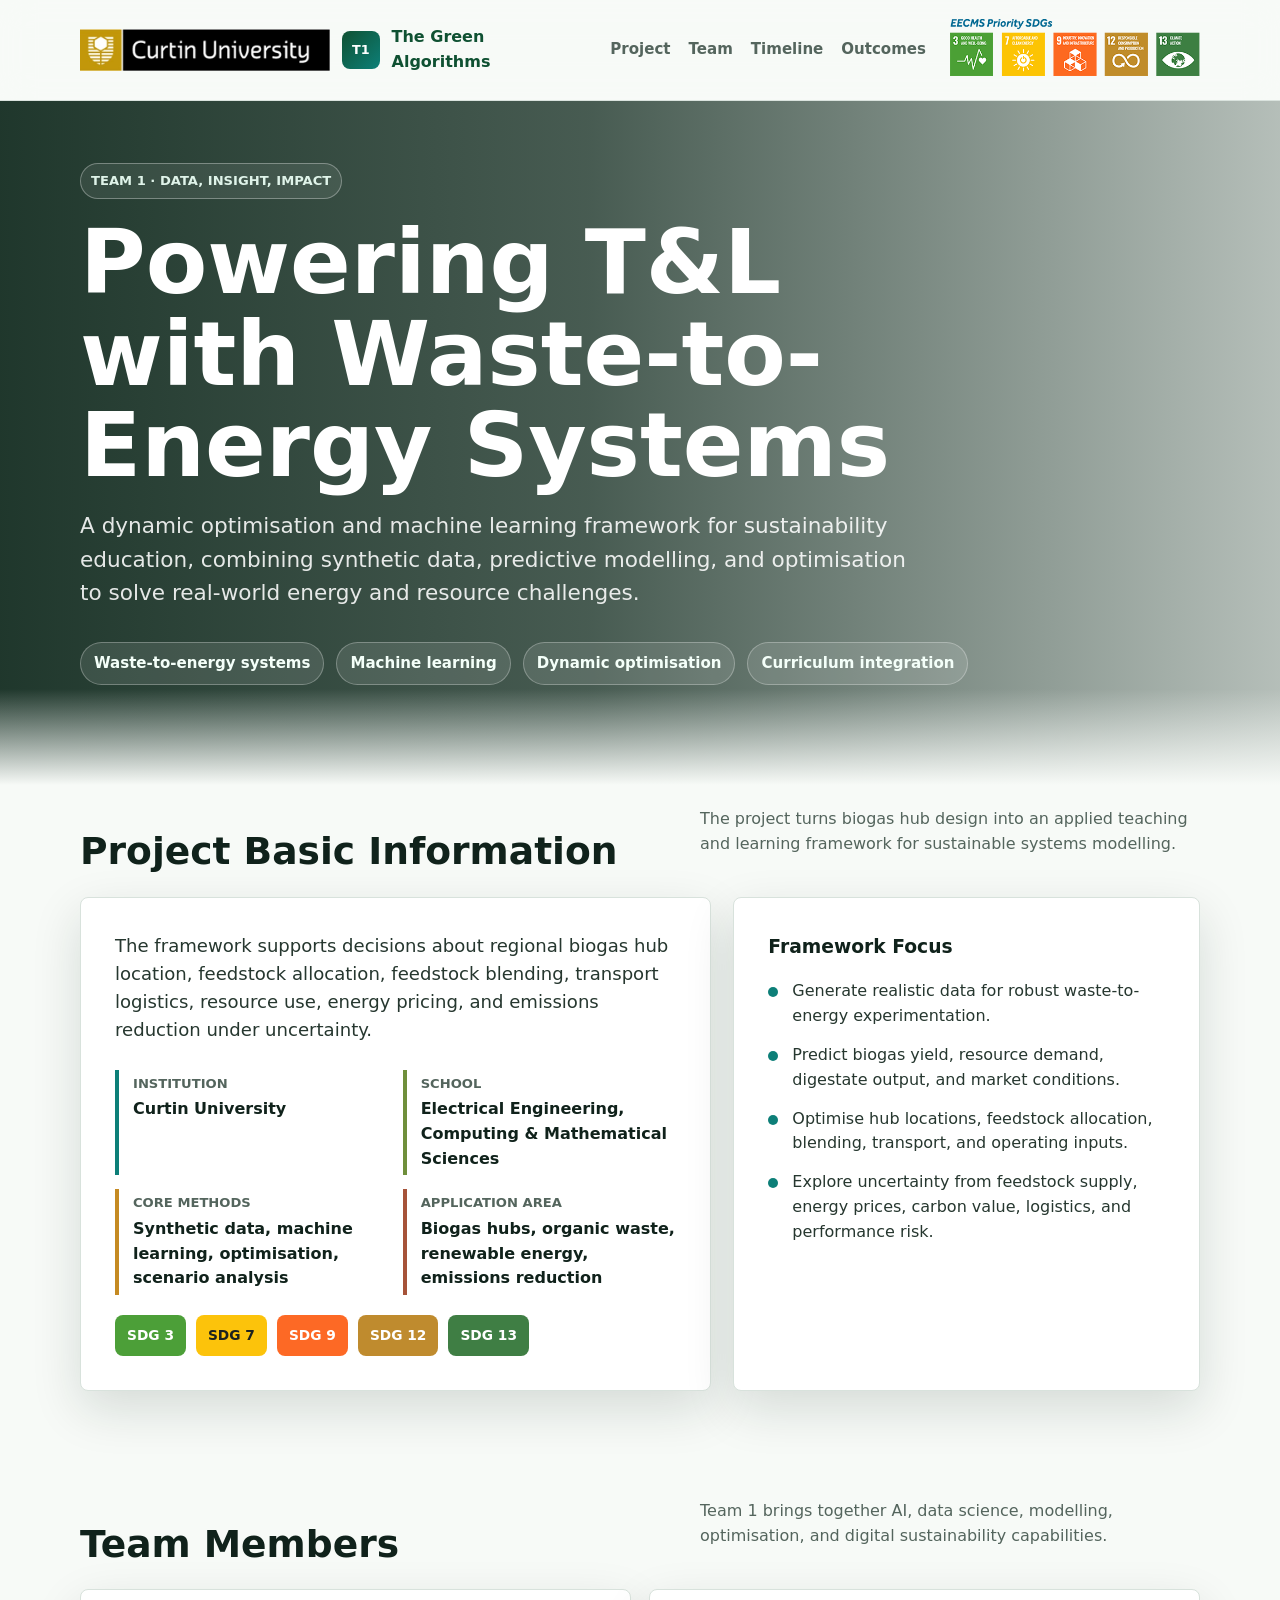
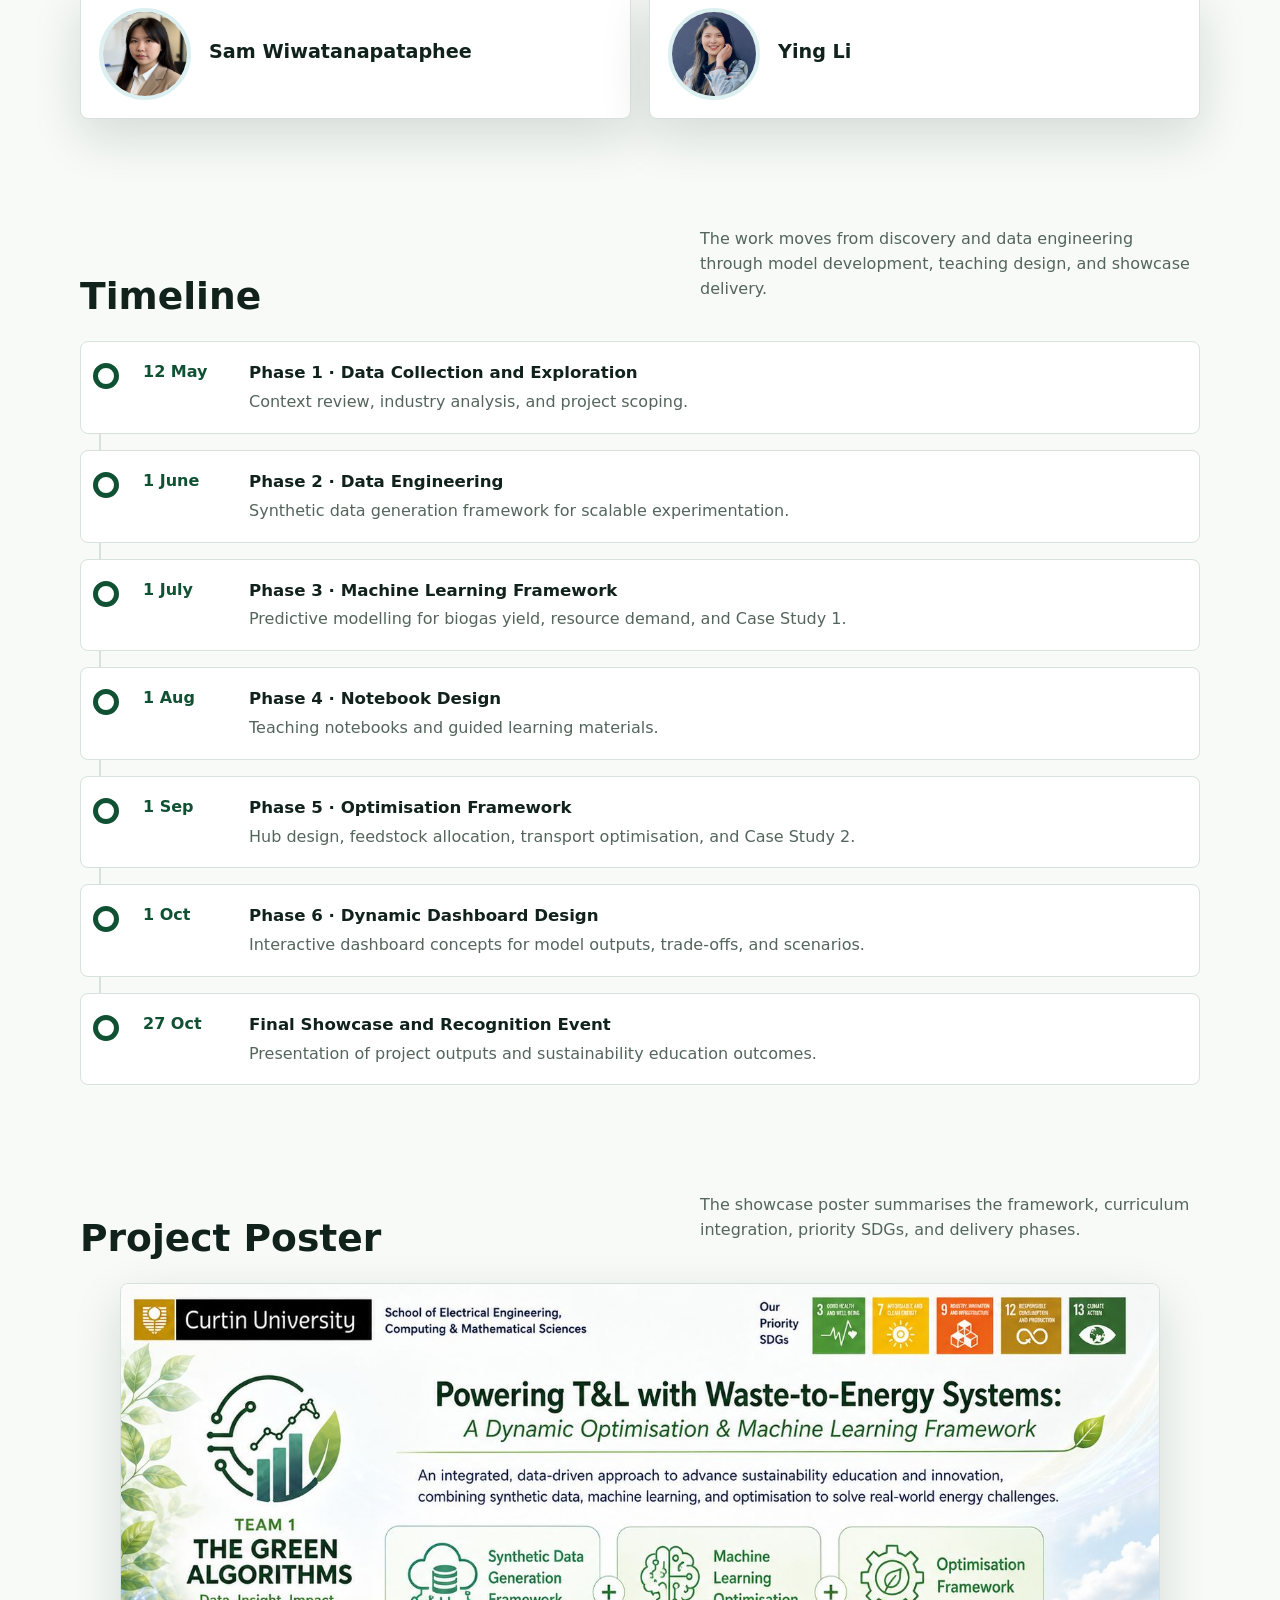
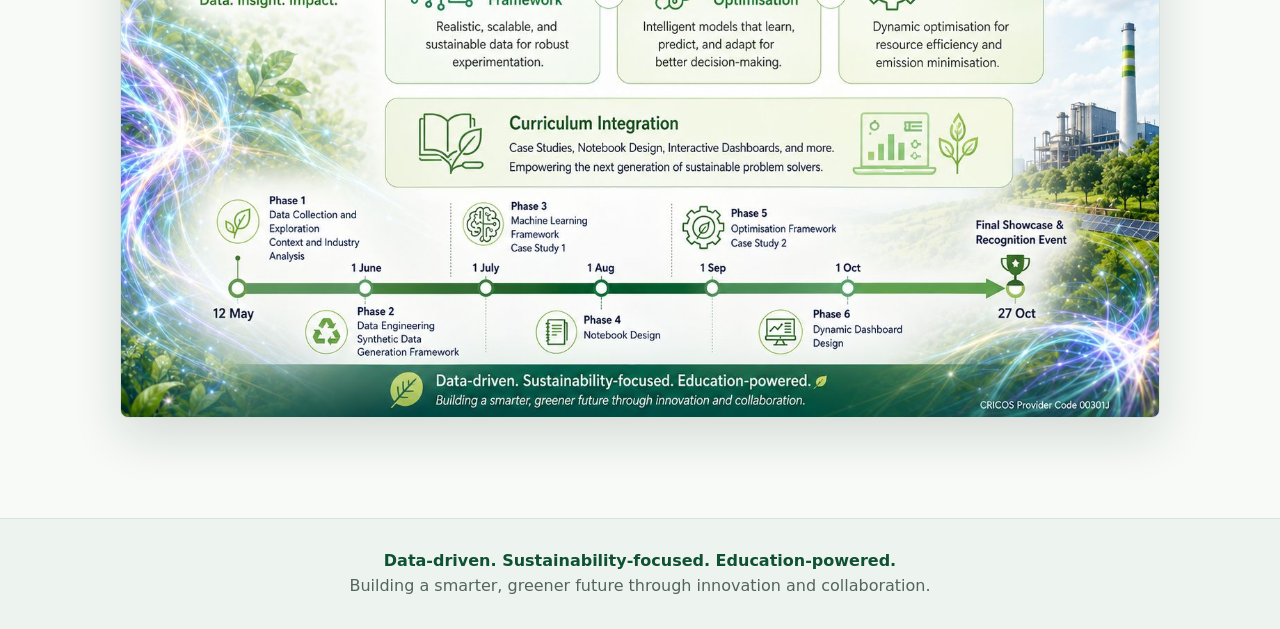
==== index.html @ a7ff107c "publish: first webpage" ====
<!DOCTYPE html>
<html lang="en">
<head>
  <meta charset="utf-8">
  <meta name="viewport" content="width=device-width, initial-scale=1">
  <title>Powering T&amp;L with Waste-to-Energy Systems</title>
  <meta name="description" content="A dynamic optimisation and machine learning framework for sustainable waste-to-energy teaching and learning.">
  <style>
    :root {
      --ink: #10221b;
      --muted: #54655d;
      --line: #d8e2dc;
      --paper: #f7faf7;
      --white: #ffffff;
      --forest: #0f5132;
      --moss: #6f8f3b;
      --teal: #0d7f78;
      --gold: #c58a22;
      --clay: #a65339;
      --sky: #dceff1;
      --shadow: 0 18px 50px rgba(16, 34, 27, 0.14);
      --radius: 8px;
    }

    * {
      box-sizing: border-box;
    }

    html {
      scroll-behavior: smooth;
    }

    body {
      margin: 0;
      color: var(--ink);
      background: var(--paper);
      font-family: Inter, ui-sans-serif, system-ui, -apple-system, BlinkMacSystemFont, "Segoe UI", sans-serif;
      line-height: 1.55;
    }

    img {
      display: block;
      max-width: 100%;
    }

    a {
      color: inherit;
      text-decoration: none;
    }

    .site-header {
      position: sticky;
      top: 0;
      z-index: 20;
      border-bottom: 1px solid rgba(216, 226, 220, 0.9);
      background: rgba(247, 250, 247, 0.88);
      backdrop-filter: blur(16px);
    }

    .nav {
      display: flex;
      align-items: center;
      justify-content: space-between;
      gap: 24px;
      width: min(1120px, calc(100% - 40px));
      margin: 0 auto;
      min-height: 68px;
    }

    .brand-logo {
      width: 250px;
      height: 100px;
      border-radius: 8px;
      object-fit: contain;
    }

    .nav-logo-right {
      width: 250px;
      height: 100px;
      object-fit: contain;
      flex: 0 0 auto;
    }

    .brand {
      display: flex;
      align-items: center;
      gap: 12px;
      min-width: 0;
      font-weight: 800;
      color: var(--forest);
    }

    .brand-mark {
      display: grid;
      place-items: center;
      width: 38px;
      height: 38px;
      border-radius: var(--radius);
      color: var(--white);
      background: linear-gradient(135deg, var(--forest), var(--teal));
      font-size: 0.8rem;
      font-weight: 900;
    }

    .brand span:last-child {
      overflow-wrap: anywhere;
    }

    .nav-links {
      display: flex;
      align-items: center;
      gap: 18px;
      color: var(--muted);
      font-size: 0.94rem;
      font-weight: 700;
    }

    .nav-links a {
      padding: 8px 0;
    }

    .nav-links a:hover {
      color: var(--forest);
    }

    .hero {
      position: relative;
      min-height: 76vh;
      isolation: isolate;
      color: var(--white);
      background-image:
        linear-gradient(90deg, rgba(10, 36, 24, 0.91) 0%, rgba(10, 36, 24, 0.74) 46%, rgba(10, 36, 24, 0.28) 100%),
        url("pdf_images/image2.png");
      background-position: center;
      background-size: cover;
    }

    .hero::after {
      content: "";
      position: absolute;
      inset: auto 0 0 0;
      height: 96px;
      background: linear-gradient(180deg, rgba(247, 250, 247, 0), var(--paper));
      z-index: -1;
    }

    .hero-inner {
      display: grid;
      align-items: center;
      width: min(1120px, calc(100% - 40px));
      min-height: 76vh;
      margin: 0 auto;
      padding: 58px 0 96px;
    }

    .eyebrow {
      width: fit-content;
      margin: 0 0 18px;
      padding: 7px 10px;
      border: 1px solid rgba(255, 255, 255, 0.32);
      border-radius: 999px;
      color: #dff3e9;
      background: rgba(255, 255, 255, 0.08);
      font-size: 0.82rem;
      font-weight: 800;
      text-transform: uppercase;
    }

    h1,
    h2,
    h3,
    p {
      margin-top: 0;
    }

    h1 {
      max-width: 900px;
      margin-bottom: 18px;
      font-size: clamp(2.45rem, 7vw, 5.65rem);
      line-height: 1.02;
      letter-spacing: 0;
    }

    .subtitle {
      max-width: 840px;
      margin-bottom: 32px;
      color: rgba(255, 255, 255, 0.88);
      font-size: clamp(1.05rem, 2vw, 1.35rem);
    }

    .hero-meta {
      display: flex;
      flex-wrap: wrap;
      gap: 12px;
      max-width: 900px;
    }

    .hero-meta span {
      border: 1px solid rgba(255, 255, 255, 0.28);
      border-radius: 999px;
      padding: 9px 13px;
      background: rgba(255, 255, 255, 0.11);
      color: #f4fff9;
      font-size: 0.94rem;
      font-weight: 700;
    }

    main {
      margin-top: -32px;
      position: relative;
      z-index: 5;
    }

    main section {
      width: min(1120px, calc(100% - 40px));
      margin: 0 auto;
      padding: 54px 0;
      scroll-margin-top: 94px;
    }

    .section-heading {
      display: flex;
      align-items: end;
      justify-content: space-between;
      gap: 24px;
      margin-bottom: 24px;
    }

    .section-heading h2 {
      margin-bottom: 0;
      font-size: clamp(1.65rem, 3vw, 2.35rem);
      line-height: 1.1;
      letter-spacing: 0;
    }

    .section-kicker {
      max-width: 500px;
      color: var(--muted);
      font-size: 1rem;
    }

    .overview-grid {
      display: grid;
      grid-template-columns: 1.15fr 0.85fr;
      gap: 22px;
      align-items: stretch;
    }

    .panel,
    .member-card,
    .outcome-card,
    .timeline-item {
      border: 1px solid var(--line);
      border-radius: var(--radius);
      background: var(--white);
      box-shadow: var(--shadow);
    }

    .panel {
      padding: clamp(22px, 4vw, 34px);
    }

    .lead {
      margin-bottom: 26px;
      font-size: 1.13rem;
      color: #26372f;
    }

    .fact-grid {
      display: grid;
      grid-template-columns: repeat(2, minmax(0, 1fr));
      gap: 14px;
    }

    .fact {
      border-left: 4px solid var(--teal);
      padding: 4px 0 4px 14px;
    }

    .fact:nth-child(2) {
      border-color: var(--moss);
    }

    .fact:nth-child(3) {
      border-color: var(--gold);
    }

    .fact:nth-child(4) {
      border-color: var(--clay);
    }

    .fact dt {
      margin-bottom: 3px;
      color: var(--muted);
      font-size: 0.82rem;
      font-weight: 800;
      text-transform: uppercase;
    }

    .fact dd {
      margin: 0;
      font-weight: 750;
    }

    .focus-list {
      display: grid;
      gap: 14px;
      margin: 0;
      padding: 0;
      list-style: none;
    }

    .focus-list li {
      display: grid;
      grid-template-columns: 12px 1fr;
      gap: 12px;
      align-items: start;
      color: #26372f;
    }

    .focus-list li::before {
      content: "";
      width: 10px;
      height: 10px;
      margin-top: 8px;
      border-radius: 50%;
      background: var(--teal);
    }

    .member-grid {
      display: grid;
      grid-template-columns: repeat(2, minmax(0, 1fr));
      gap: 18px;
    }

    .member-card {
      display: grid;
      grid-template-columns: 92px 1fr;
      gap: 18px;
      align-items: center;
      padding: 18px;
    }

    .member-card img {
      width: 92px;
      height: 92px;
      border-radius: 50%;
      object-fit: cover;
      border: 4px solid var(--sky);
    }

    .member-card h3 {
      margin-bottom: 4px;
      font-size: 1.2rem;
    }

    .member-card p {
      margin-bottom: 0;
      color: var(--muted);
      font-weight: 700;
    }

    .timeline {
      position: relative;
      display: grid;
      gap: 16px;
    }

    .timeline::before {
      content: "";
      position: absolute;
      top: 20px;
      bottom: 20px;
      left: 19px;
      width: 2px;
      background: var(--line);
    }

    .timeline-item {
      position: relative;
      display: grid;
      grid-template-columns: 88px 1fr;
      gap: 18px;
      padding: 18px 18px 18px 62px;
      box-shadow: none;
    }

    .timeline-item::before {
      content: "";
      position: absolute;
      top: 21px;
      left: 12px;
      width: 16px;
      height: 16px;
      border-radius: 50%;
      background: var(--white);
      border: 5px solid var(--forest);
    }

    .date {
      color: var(--forest);
      font-weight: 900;
      white-space: nowrap;
    }

    .timeline-item h3 {
      margin-bottom: 4px;
      font-size: 1.04rem;
    }

    .timeline-item p {
      margin-bottom: 0;
      color: var(--muted);
    }

    .outcomes-grid {
      display: grid;
      grid-template-columns: repeat(3, minmax(0, 1fr));
      gap: 18px;
    }

    .outcome-card {
      padding: 22px;
      box-shadow: none;
    }

    .outcome-card h3 {
      margin-bottom: 10px;
      color: var(--forest);
      font-size: 1.1rem;
    }

    .outcome-card p {
      margin-bottom: 0;
      color: var(--muted);
    }

    .sdg-strip {
      display: flex;
      flex-wrap: wrap;
      gap: 10px;
      margin-top: 20px;
    }

    .sdg-strip span {
      border-radius: var(--radius);
      padding: 10px 12px;
      color: var(--white);
      font-weight: 900;
      font-size: 0.86rem;
    }

    .sdg-strip span:nth-child(1) {
      background: #4c9f38;
    }

    .sdg-strip span:nth-child(2) {
      background: #fcc30b;
      color: #1c221f;
    }

    .sdg-strip span:nth-child(3) {
      background: #fd6925;
    }

    .sdg-strip span:nth-child(4) {
      background: #bf8b2e;
    }

    .sdg-strip span:nth-child(5) {
      background: #3f7e44;
    }

    .poster {
      overflow: hidden;
      border: 1px solid var(--line);
      border-radius: var(--radius);
      background: var(--white);
      box-shadow: var(--shadow);
    }

    .poster img {
      width: 100%;
      height: auto;
    }

    footer {
      margin-top: 30px;
      padding: 30px 20px;
      color: var(--muted);
      text-align: center;
      background: #edf4ef;
      border-top: 1px solid var(--line);
    }

    footer strong {
      color: var(--forest);
    }

    @media (max-width: 860px) {
      .nav {
        align-items: flex-start;
        flex-direction: column;
        justify-content: center;
        min-height: 92px;
        gap: 6px;
      }

      .nav-links {
        width: 100%;
        overflow-x: auto;
        padding-bottom: 4px;
      }

      .hero,
      .hero-inner {
        min-height: 72vh;
      }

      .section-heading {
        align-items: start;
        flex-direction: column;
      }

      .overview-grid,
      .outcomes-grid {
        grid-template-columns: 1fr;
      }
    }

    @media (max-width: 620px) {
      .nav,
      main section,
      .hero-inner {
        width: min(100% - 28px, 1120px);
      }

      .hero {
        background-position: 64% center;
      }

      .hero-inner {
        padding-top: 42px;
        padding-bottom: 78px;
      }

      .hero-meta span {
        width: 100%;
      }

      main {
        margin-top: -22px;
      }

      main section {
        padding: 40px 0;
      }

      .fact-grid,
      .member-grid {
        grid-template-columns: 1fr;
      }

      .member-card {
        grid-template-columns: 74px 1fr;
      }

      .member-card img {
        width: 74px;
        height: 74px;
      }

      .timeline::before {
        left: 14px;
      }

      .timeline-item {
        grid-template-columns: 1fr;
        gap: 4px;
        padding-left: 50px;
      }

      .timeline-item::before {
        left: 7px;
      }
    }
  </style>
</head>
<body>
  <header class="site-header">
    <nav class="nav" aria-label="Primary navigation">
      <a class="brand" href="#top" aria-label="The Green Algorithms home">
        <img class="brand-logo" src="pdf_images/curtin-logo.jpg" alt="curtin logo">
        <span class="brand-mark">T1</span>
        <span>The Green Algorithms</span>
      </a>
      <div class="nav-links" aria-label="Page sections">
        <a href="#overview">Project</a>
        <a href="#team">Team</a>
        <a href="#timeline">Timeline</a>
        <a href="#outcomes">Outcomes</a>
      </div>
      <img class="nav-logo-right" src="pdf_images/sdgs_priority.png" alt="sdgs">
    </nav>
  </header>

  <section class="hero" id="top" aria-label="Project introduction">
    <div class="hero-inner">
      <div>
        <p class="eyebrow">Team 1 · Data, Insight, Impact</p>
        <h1>Powering T&amp;L with Waste-to-Energy Systems</h1>
        <p class="subtitle">A dynamic optimisation and machine learning framework for sustainability education, combining synthetic data, predictive modelling, and optimisation to solve real-world energy and resource challenges.</p>
        <div class="hero-meta" aria-label="Project tags">
          <span>Waste-to-energy systems</span>
          <span>Machine learning</span>
          <span>Dynamic optimisation</span>
          <span>Curriculum integration</span>
        </div>
      </div>
    </div>
  </section>

  <main>
    <section id="overview" aria-labelledby="overview-title">
      <div class="section-heading">
        <h2 id="overview-title">Project Basic Information</h2>
        <p class="section-kicker">The project turns biogas hub design into an applied teaching and learning framework for sustainable systems modelling.</p>
      </div>

      <div class="overview-grid">
        <article class="panel">
          <p class="lead">The framework supports decisions about regional biogas hub location, feedstock allocation, feedstock blending, transport logistics, resource use, energy pricing, and emissions reduction under uncertainty.</p>
          <dl class="fact-grid">
            <div class="fact">
              <dt>Institution</dt>
              <dd>Curtin University</dd>
            </div>
            <div class="fact">
              <dt>School</dt>
              <dd>Electrical Engineering, Computing &amp; Mathematical Sciences</dd>
            </div>
            <div class="fact">
              <dt>Core Methods</dt>
              <dd>Synthetic data, machine learning, optimisation, scenario analysis</dd>
            </div>
            <div class="fact">
              <dt>Application Area</dt>
              <dd>Biogas hubs, organic waste, renewable energy, emissions reduction</dd>
            </div>
          </dl>
          <div class="sdg-strip" aria-label="Priority sustainable development goals">
            <span>SDG 3</span>
            <span>SDG 7</span>
            <span>SDG 9</span>
            <span>SDG 12</span>
            <span>SDG 13</span>
          </div>
        </article>

        <aside class="panel" aria-label="Framework focus">
          <h3>Framework Focus</h3>
          <ul class="focus-list">
            <li>Generate realistic data for robust waste-to-energy experimentation.</li>
            <li>Predict biogas yield, resource demand, digestate output, and market conditions.</li>
            <li>Optimise hub locations, feedstock allocation, blending, transport, and operating inputs.</li>
            <li>Explore uncertainty from feedstock supply, energy prices, carbon value, logistics, and performance risk.</li>
          </ul>
        </aside>
      </div>
    </section>

    <section id="team" aria-labelledby="team-title">
      <div class="section-heading">
        <h2 id="team-title">Team Members</h2>
        <p class="section-kicker">Team 1 brings together AI, data science, modelling, optimisation, and digital sustainability capabilities.</p>
      </div>

      <div class="member-grid">
        <article class="member-card">
          <img src="pdf_images/Image5.jpg" alt="Portrait of Sam Wi">
          <div>
            <h3>Sam Wiwatanapataphee</h3>
          </div>
        </article>
        <article class="member-card">
          <img src="pdf_images/Image6.jpg" alt="Portrait of Ying Li">
          <div>
            <h3>Ying Li</h3>
          </div>
        </article>
      </div>
    </section>

    <section id="timeline" aria-labelledby="timeline-title">
      <div class="section-heading">
        <h2 id="timeline-title">Timeline</h2>
        <p class="section-kicker">The work moves from discovery and data engineering through model development, teaching design, and showcase delivery.</p>
      </div>

      <div class="timeline">
        <article class="timeline-item">
          <div class="date">12 May</div>
          <div>
            <h3>Phase 1 · Data Collection and Exploration</h3>
            <p>Context review, industry analysis, and project scoping.</p>
          </div>
        </article>
        <article class="timeline-item">
          <div class="date">1 June</div>
          <div>
            <h3>Phase 2 · Data Engineering</h3>
            <p>Synthetic data generation framework for scalable experimentation.</p>
          </div>
        </article>
        <article class="timeline-item">
          <div class="date">1 July</div>
          <div>
            <h3>Phase 3 · Machine Learning Framework</h3>
            <p>Predictive modelling for biogas yield, resource demand, and Case Study 1.</p>
          </div>
        </article>
        <article class="timeline-item">
          <div class="date">1 Aug</div>
          <div>
            <h3>Phase 4 · Notebook Design</h3>
            <p>Teaching notebooks and guided learning materials.</p>
          </div>
        </article>
        <article class="timeline-item">
          <div class="date">1 Sep</div>
          <div>
            <h3>Phase 5 · Optimisation Framework</h3>
            <p>Hub design, feedstock allocation, transport optimisation, and Case Study 2.</p>
          </div>
        </article>
        <article class="timeline-item">
          <div class="date">1 Oct</div>
          <div>
            <h3>Phase 6 · Dynamic Dashboard Design</h3>
            <p>Interactive dashboard concepts for model outputs, trade-offs, and scenarios.</p>
          </div>
        </article>
        <article class="timeline-item">
          <div class="date">27 Oct</div>
          <div>
            <h3>Final Showcase and Recognition Event</h3>
            <p>Presentation of project outputs and sustainability education outcomes.</p>
          </div>
        </article>
      </div>
    </section>

    <!-- <section id="outcomes" aria-labelledby="outcomes-title">
      <div class="section-heading">
        <h2 id="outcomes-title">Outcomes</h2>
        <p class="section-kicker">The expected outputs support active learning, project-based assessment, and cross-disciplinary sustainability education.</p>
      </div>

      <div class="outcomes-grid">
        <article class="outcome-card">
          <h3>Biogas Optimisation Case Study</h3>
          <p>A practical case study where students analyse regional waste-to-energy systems and evaluate cost, emissions, logistics, and resource trade-offs.</p>
        </article>
        <article class="outcome-card">
          <h3>Computational Learning Tools</h3>
          <p>Simplified Excel, Python, notebook, and dashboard resources for techno-economic analysis, machine learning, and optimisation exercises.</p>
        </article>
        <article class="outcome-card">
          <h3>Project-Based Assessment</h3>
          <p>Assessment activities where students design a regional biogas hub, compare centralised and decentralised systems, and test decisions under uncertainty.</p>
        </article>
      </div>
    </section> -->

    <section aria-labelledby="poster-title">
      <div class="section-heading">
        <h2 id="poster-title">Project Poster</h2>
        <p class="section-kicker">The showcase poster summarises the framework, curriculum integration, priority SDGs, and delivery phases.</p>
      </div>
      <figure class="poster">
        <img src="pdf_images/Image7.jpg" alt="Project poster for Powering T&L with Waste-to-Energy Systems">
      </figure>
    </section>
  </main>

  <footer>
    <strong>Data-driven. Sustainability-focused. Education-powered.</strong>
    <div>Building a smarter, greener future through innovation and collaboration.</div>
  </footer>
</body>
</html>
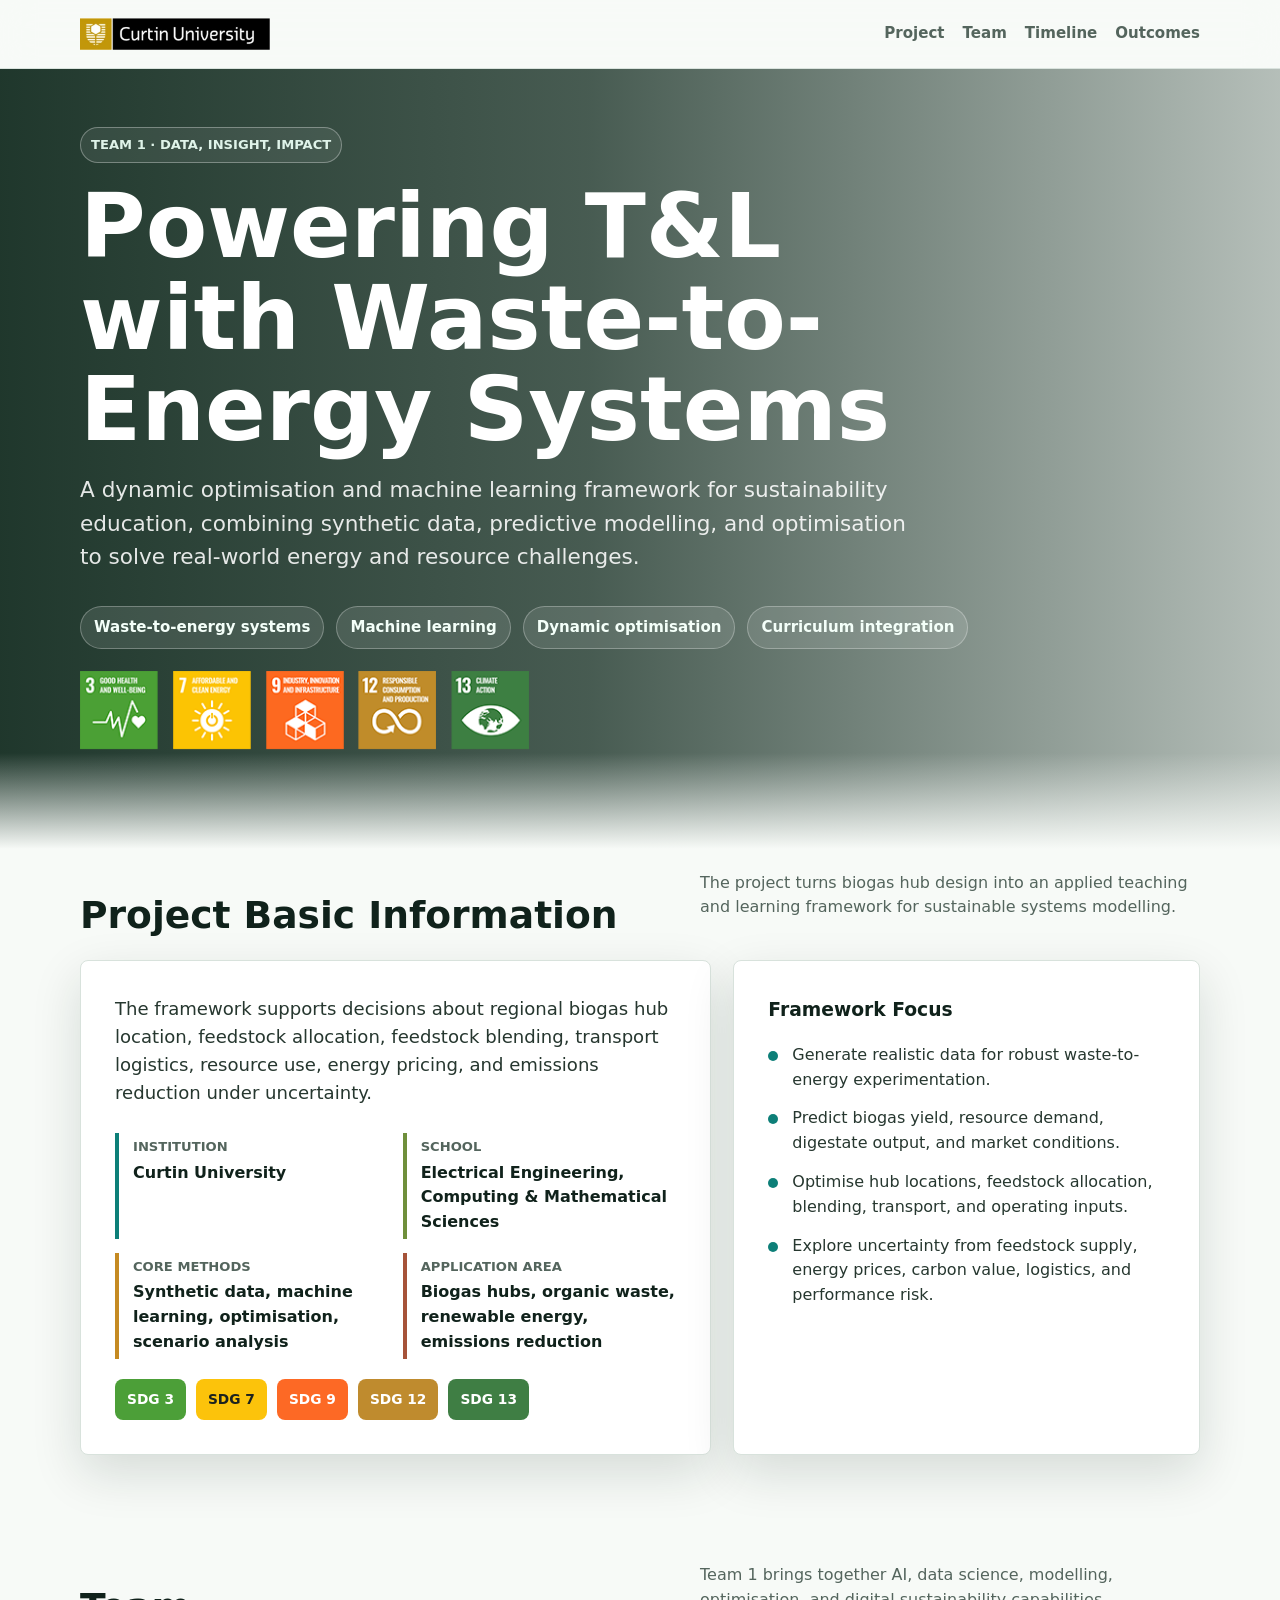
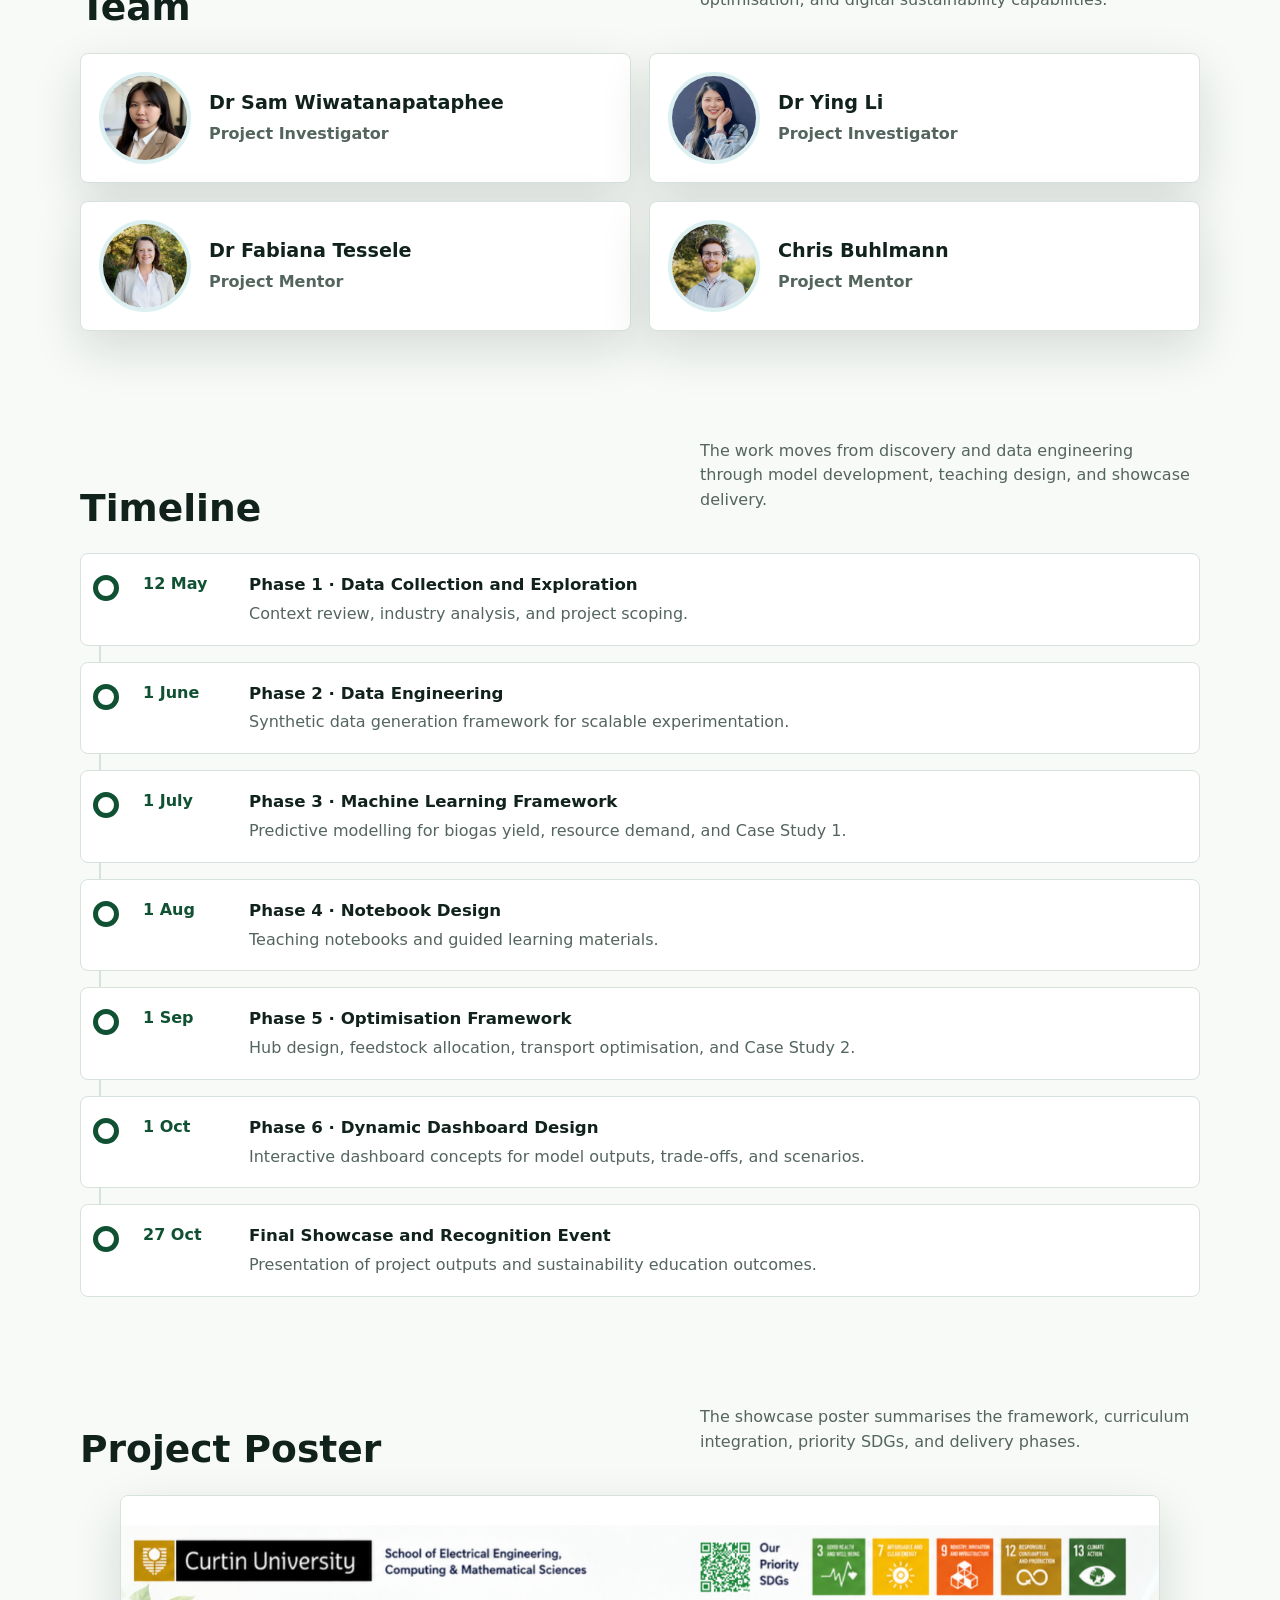
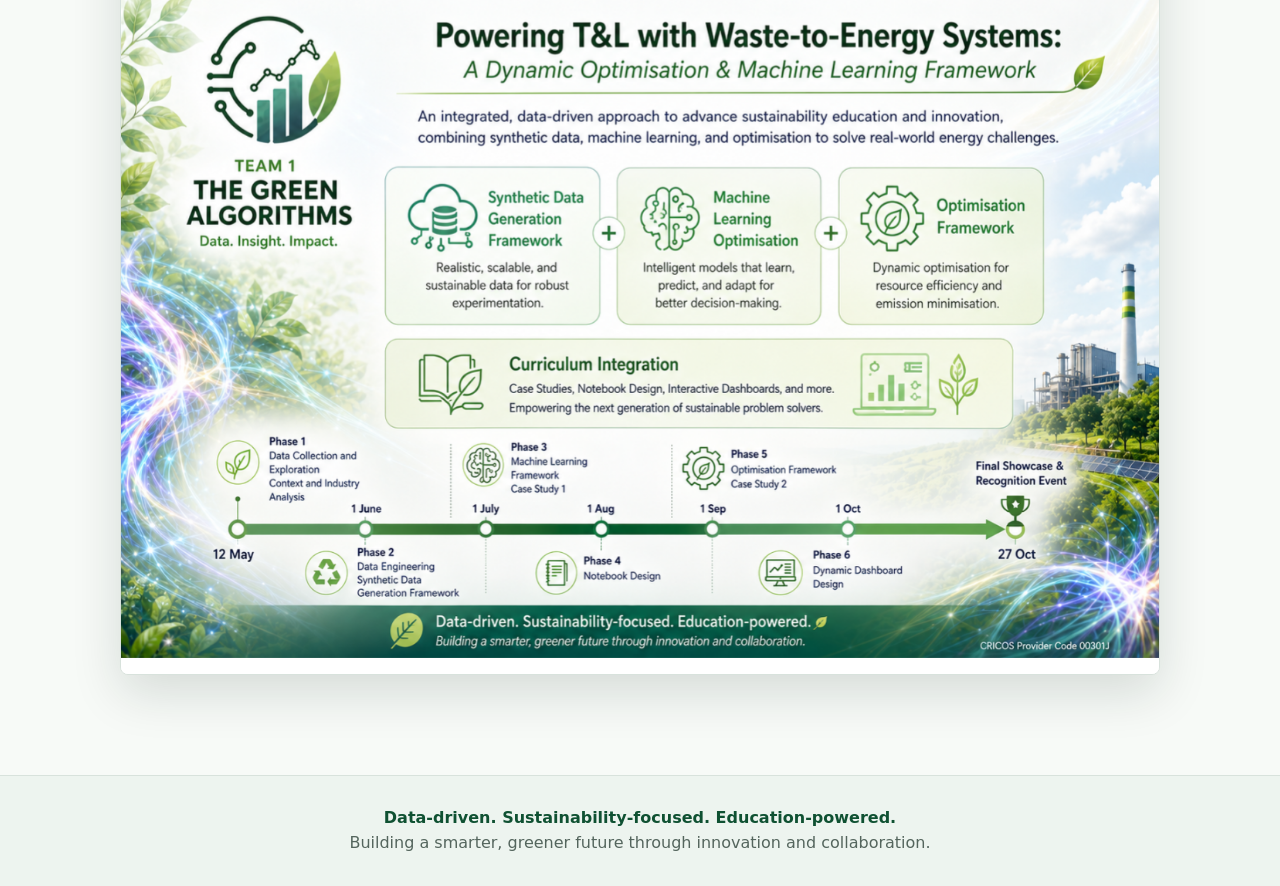
==== commit e049ccc7: "fix navbar, team members, posters, qr" ====
--- a/index.html
+++ b/index.html
@@ -68,17 +68,20 @@
     }
 
     .brand-logo {
-      width: 250px;
-      height: 100px;
-      border-radius: 8px;
+      width: clamp(110px, 16vw, 190px);
+      height: auto;
+      max-height: 56px;
       object-fit: contain;
+      flex: 0 1 auto;
     }
 
     .nav-logo-right {
-      width: 250px;
-      height: 100px;
+      width: clamp(380px, 50%, 450px);
+      height: auto;
+      margin-top: 20px;
+      max-height: 180px;
       object-fit: contain;
-      flex: 0 0 auto;
+      flex: 0 1 auto;
     }
 
     .brand {
@@ -591,8 +594,8 @@
     <nav class="nav" aria-label="Primary navigation">
       <a class="brand" href="#top" aria-label="The Green Algorithms home">
         <img class="brand-logo" src="pdf_images/curtin-logo.jpg" alt="curtin logo">
-        <span class="brand-mark">T1</span>
-        <span>The Green Algorithms</span>
+        <!-- <span class="brand-mark">T1</span> -->
+        <!-- <span>The Green Algorithms</span> -->
       </a>
       <div class="nav-links" aria-label="Page sections">
         <a href="#overview">Project</a>
@@ -600,7 +603,6 @@
         <a href="#timeline">Timeline</a>
         <a href="#outcomes">Outcomes</a>
       </div>
-      <img class="nav-logo-right" src="pdf_images/sdgs_priority.png" alt="sdgs">
     </nav>
   </header>
 
@@ -616,6 +618,7 @@
           <span>Dynamic optimisation</span>
           <span>Curriculum integration</span>
         </div>
+            <img class="nav-logo-right" src="pdf_images/sdgs_priority.png" alt="sdgs">
       </div>
     </div>
   </section>
@@ -671,7 +674,7 @@
 
     <section id="team" aria-labelledby="team-title">
       <div class="section-heading">
-        <h2 id="team-title">Team Members</h2>
+        <h2 id="team-title">Team</h2>
         <p class="section-kicker">Team 1 brings together AI, data science, modelling, optimisation, and digital sustainability capabilities.</p>
       </div>
 
@@ -679,13 +682,29 @@
         <article class="member-card">
           <img src="pdf_images/Image5.jpg" alt="Portrait of Sam Wi">
           <div>
-            <h3>Sam Wiwatanapataphee</h3>
+            <h3>Dr Sam Wiwatanapataphee</h3>
+            <p>Project Investigator</p>
           </div>
         </article>
         <article class="member-card">
           <img src="pdf_images/Image6.jpg" alt="Portrait of Ying Li">
           <div>
-            <h3>Ying Li</h3>
+            <h3>Dr Ying Li</h3>
+            <p>Project Investigator</p>
+          </div>
+        </article>
+        <article class="member-card">
+          <img src="pdf_images/fabiana-tessele-profile.png" alt="Portrait of Dr Fabiana Tessele">
+          <div>
+            <h3>Dr Fabiana Tessele</h3>
+            <p>Project Mentor</p>
+          </div>
+        </article>
+        <article class="member-card">
+          <img src="pdf_images/chris-buhlmann-profile.png" alt="Portrait of Chris Buhlmann">
+          <div>
+            <h3>Chris Buhlmann</h3>
+            <p>Project Mentor</p>
           </div>
         </article>
       </div>
@@ -778,7 +797,7 @@
         <p class="section-kicker">The showcase poster summarises the framework, curriculum integration, priority SDGs, and delivery phases.</p>
       </div>
       <figure class="poster">
-        <img src="pdf_images/Image7.jpg" alt="Project poster for Powering T&L with Waste-to-Energy Systems">
+        <img src="pdf_images/Image7.png" alt="Project poster for Powering T&L with Waste-to-Energy Systems">
       </figure>
     </section>
   </main>
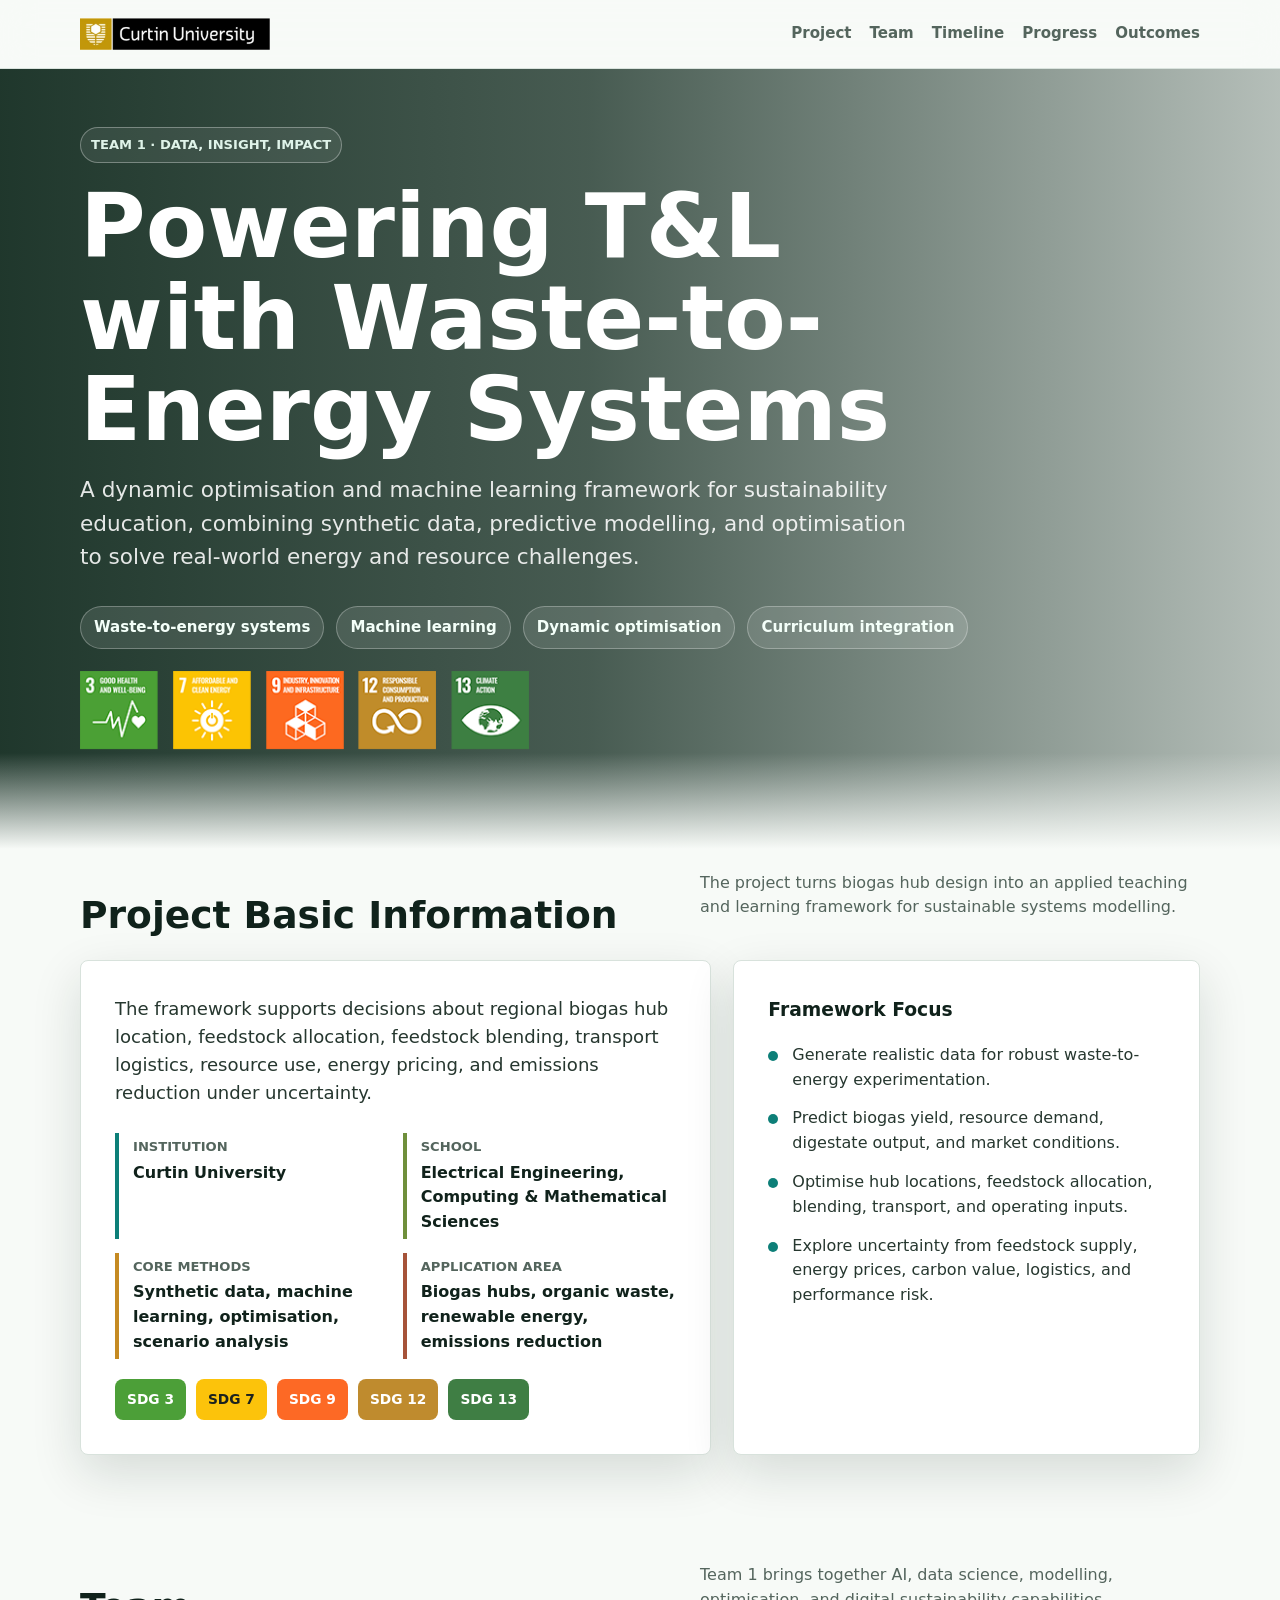
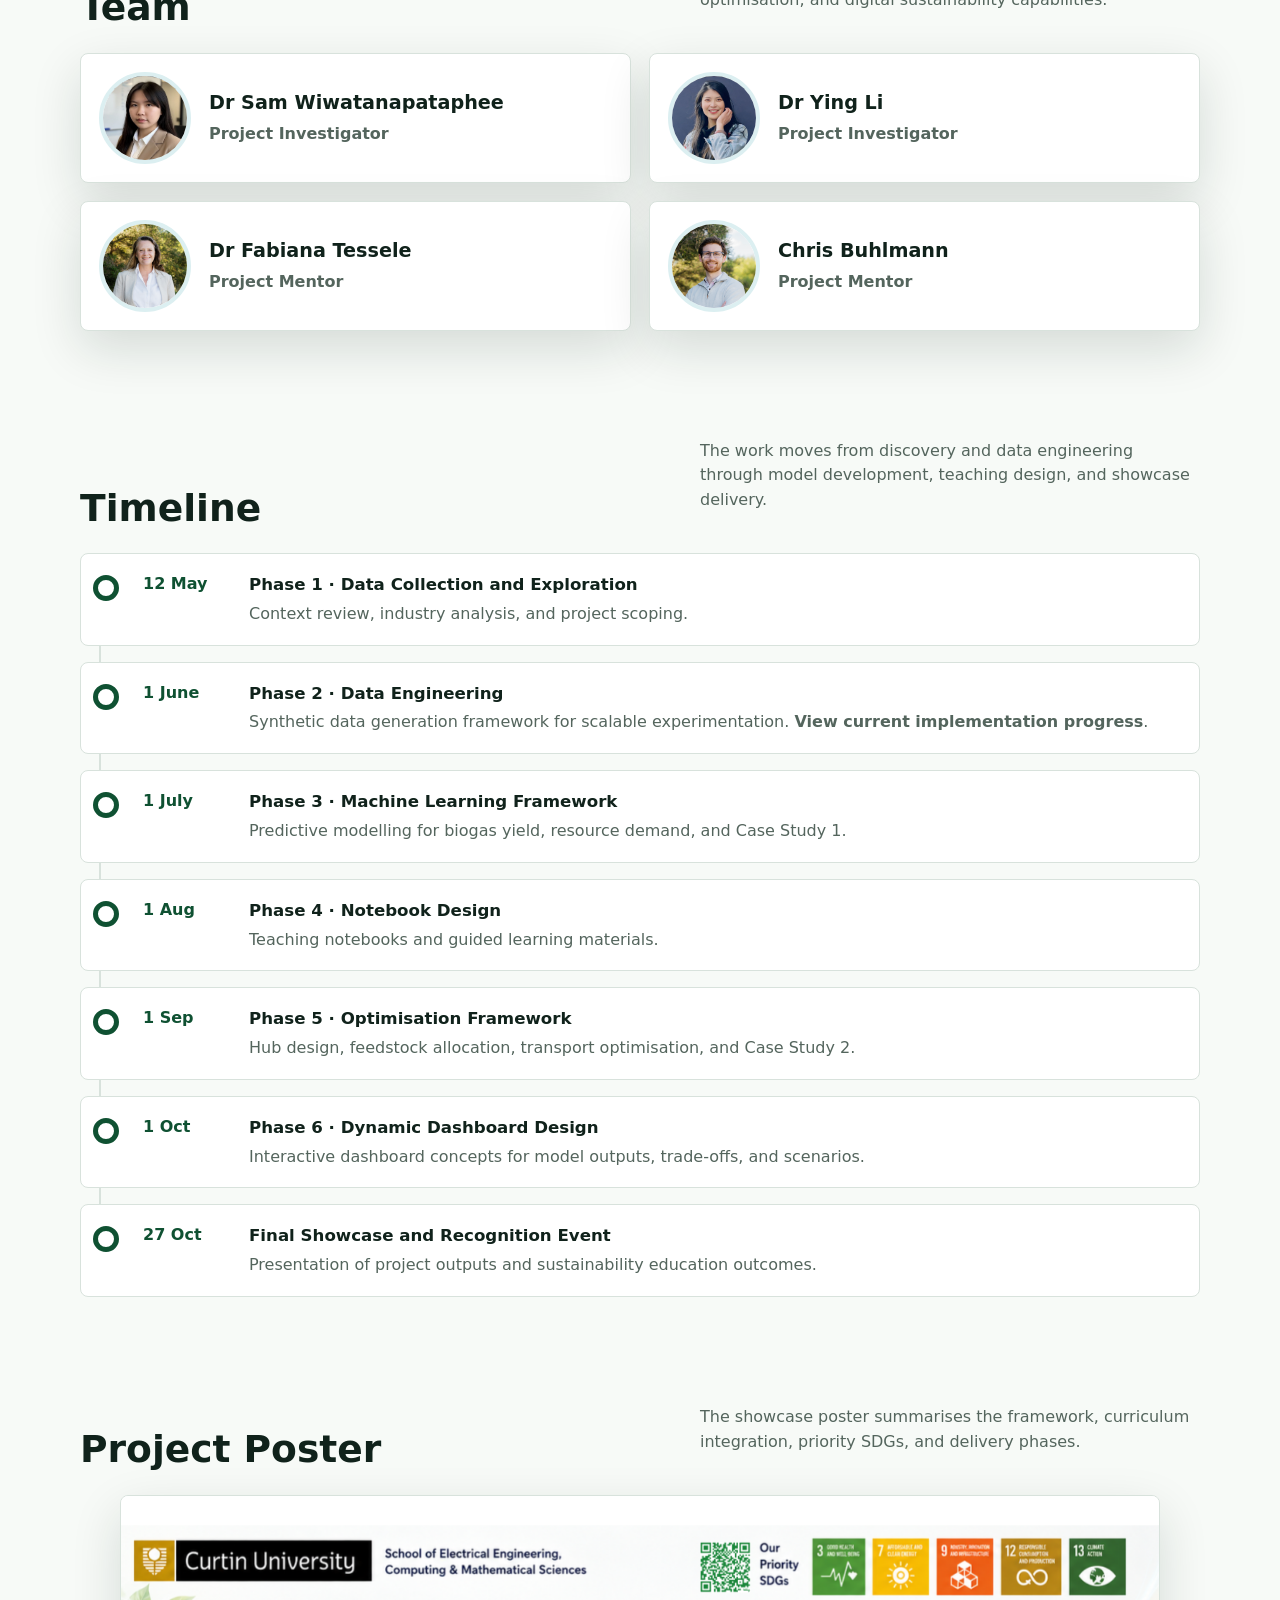
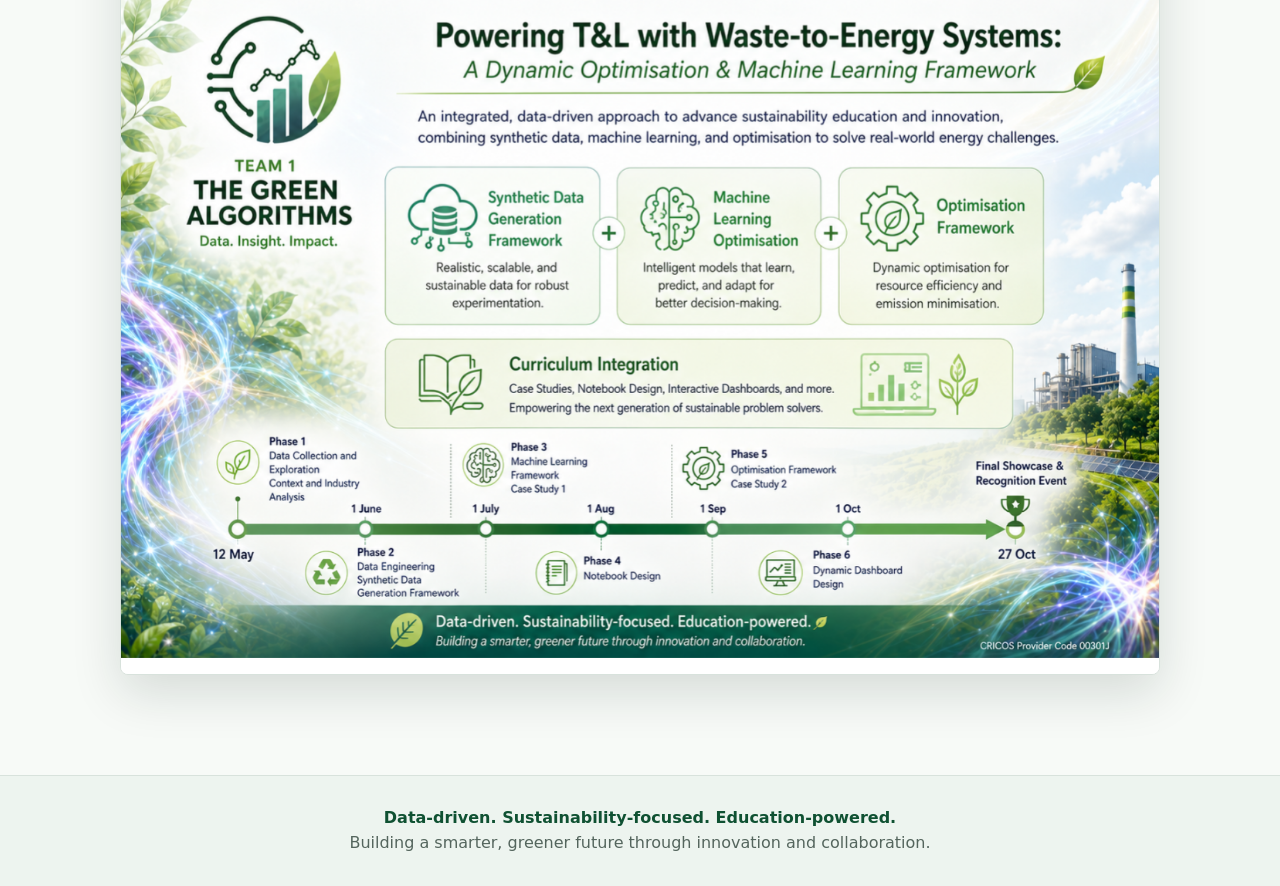
==== commit 3f495ac8: "feat: add progress page" ====
--- a/index.html
+++ b/index.html
@@ -601,6 +601,7 @@
         <a href="#overview">Project</a>
         <a href="#team">Team</a>
         <a href="#timeline">Timeline</a>
+        <a href="progress.html">Progress</a>
         <a href="#outcomes">Outcomes</a>
       </div>
     </nav>
@@ -728,7 +729,7 @@
           <div class="date">1 June</div>
           <div>
             <h3>Phase 2 · Data Engineering</h3>
-            <p>Synthetic data generation framework for scalable experimentation.</p>
+            <p>Synthetic data generation framework for scalable experimentation. <a href="progress.html"><strong>View current implementation progress</strong></a>.</p>
           </div>
         </article>
         <article class="timeline-item">
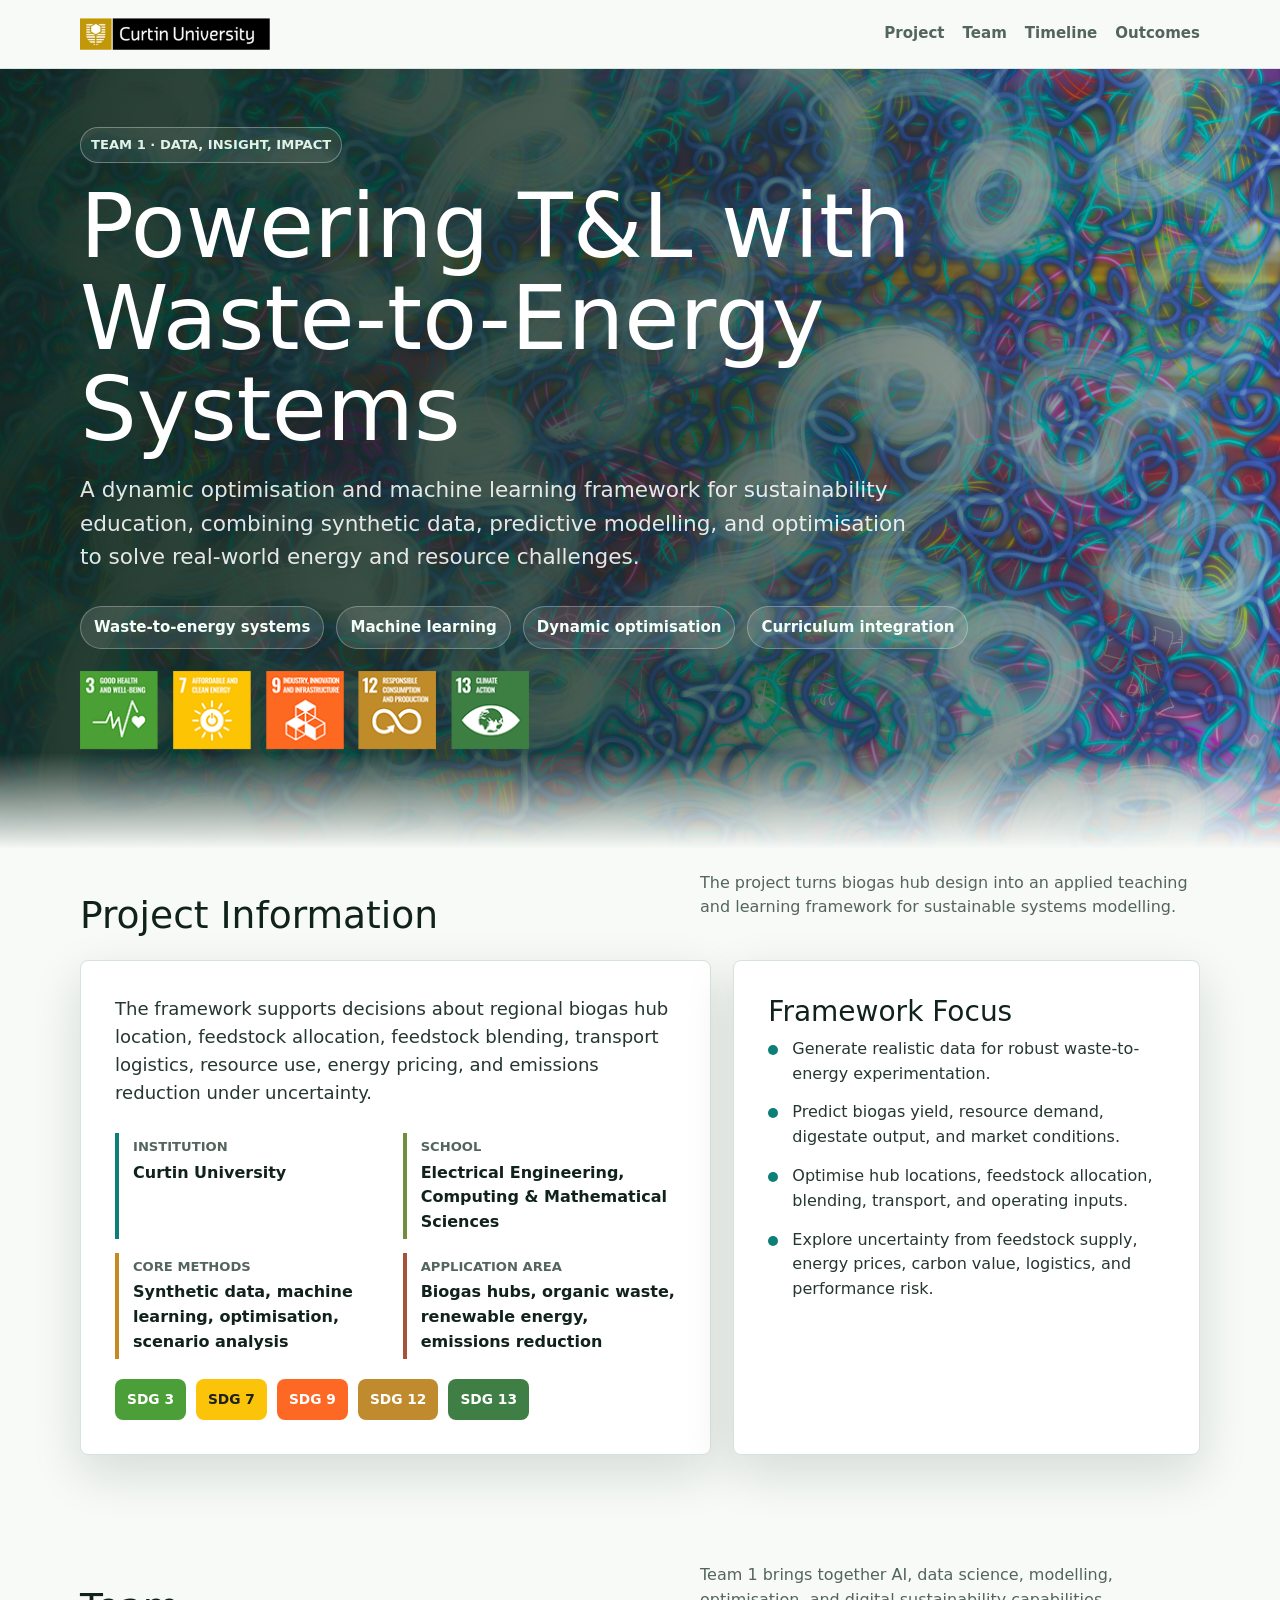
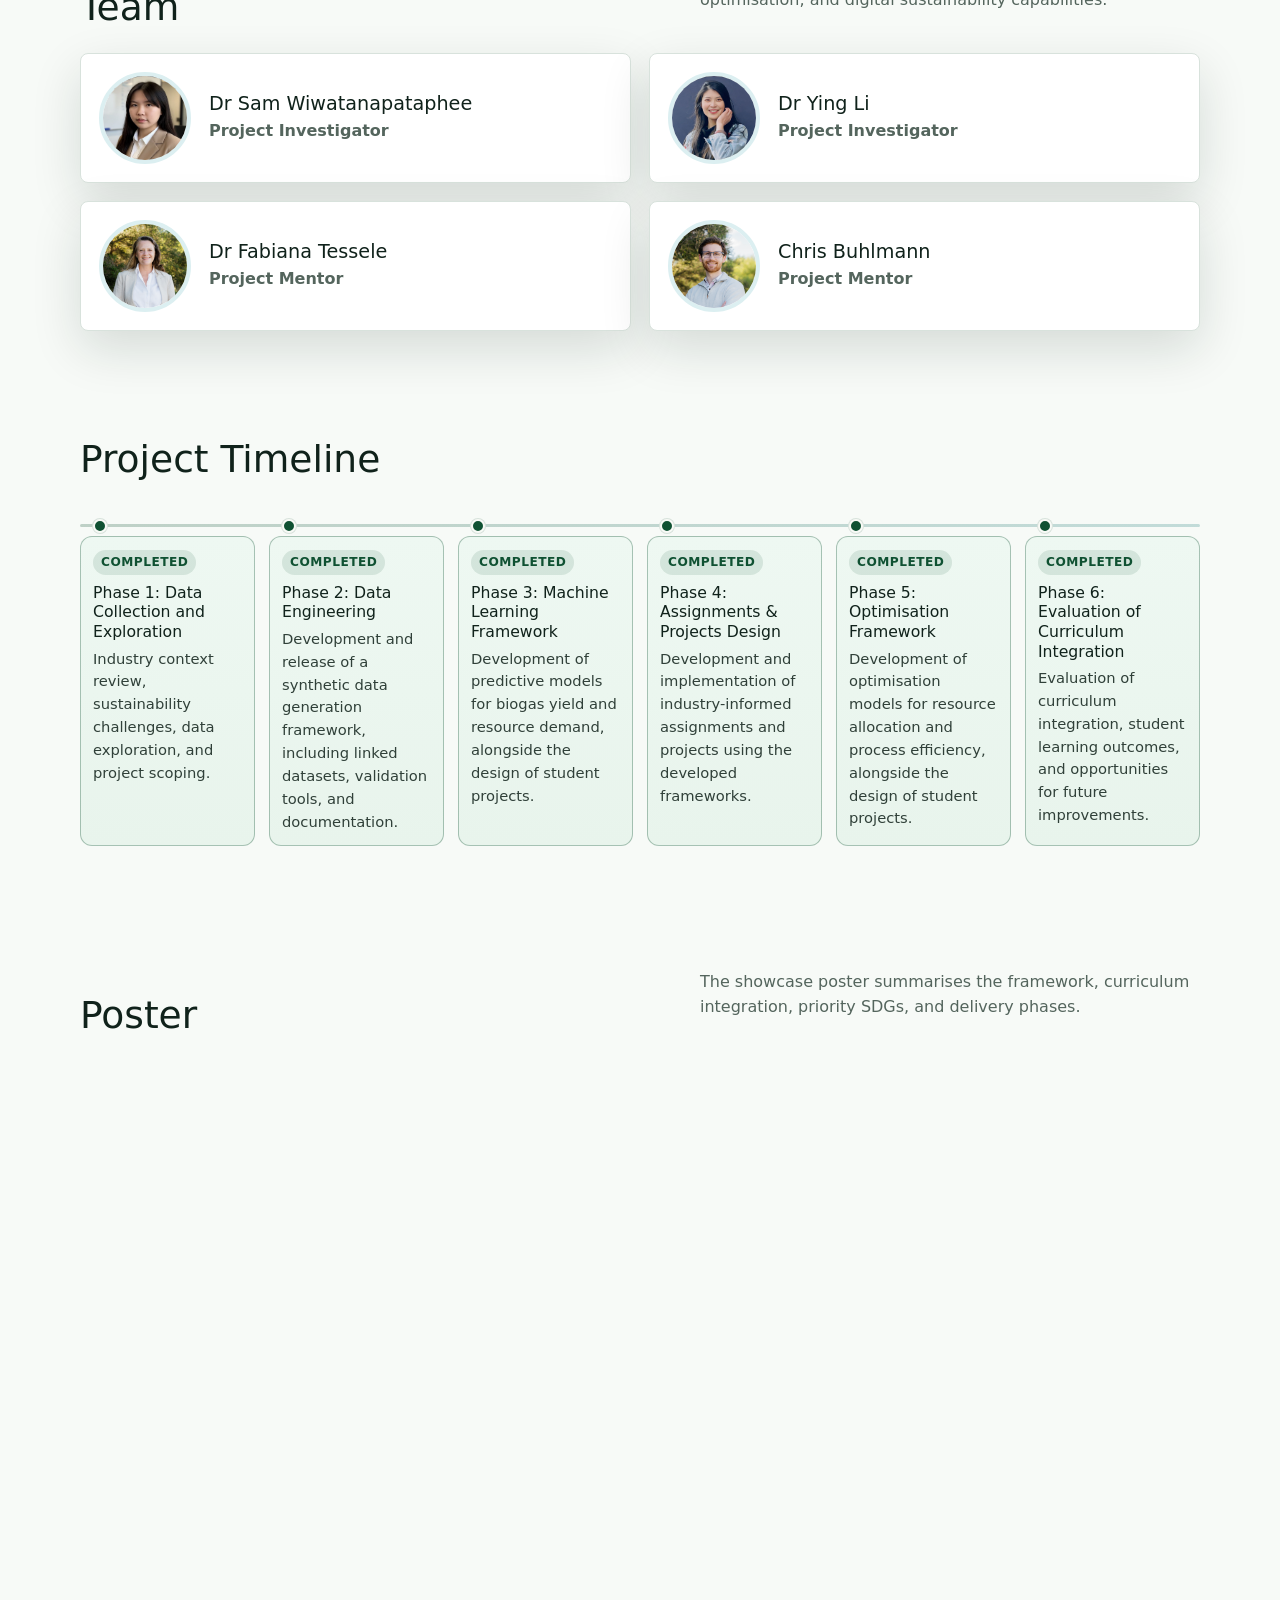
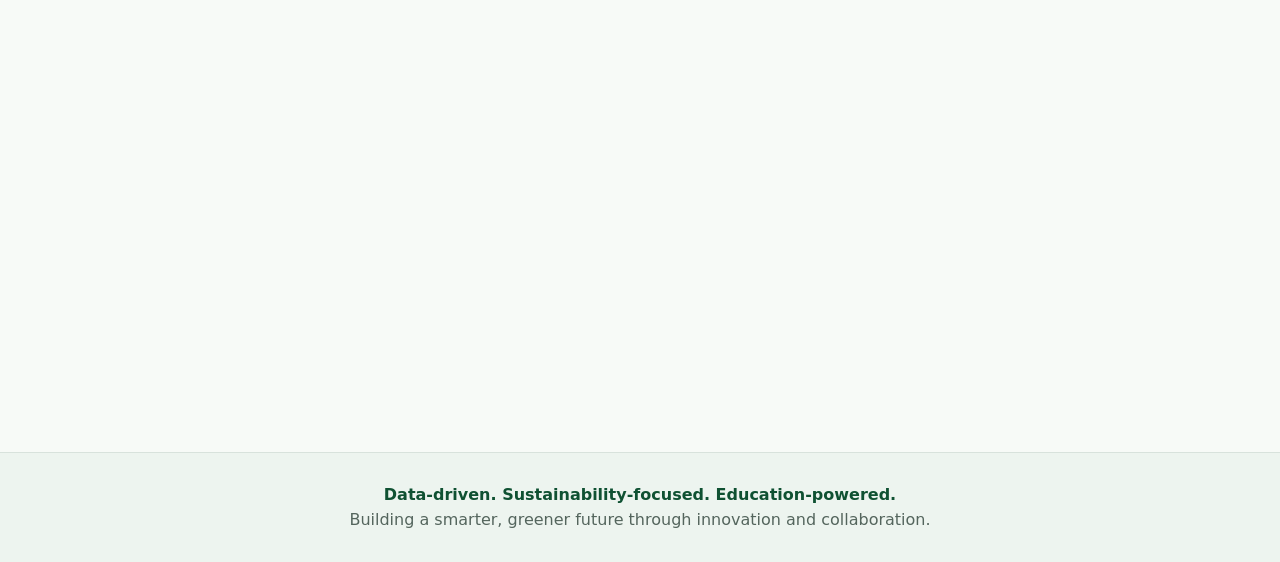
==== commit bfe7dcbe: "completed v1" ====
--- a/index.html
+++ b/index.html
@@ -5,6 +5,8 @@
   <meta name="viewport" content="width=device-width, initial-scale=1">
   <title>Powering T&amp;L with Waste-to-Energy Systems</title>
   <meta name="description" content="A dynamic optimisation and machine learning framework for sustainable waste-to-energy teaching and learning.">
+  <link href="https://cdn.jsdelivr.net/npm/bootstrap@5.3.8/dist/css/bootstrap.min.css" rel="stylesheet">
+  <script src="https://cdn.jsdelivr.net/npm/bootstrap@5.3.8/dist/js/bootstrap.bundle.min.js"></script>
   <style>
     :root {
       --ink: #10221b;
@@ -363,79 +365,10 @@
       font-weight: 700;
     }
 
-    .timeline {
-      position: relative;
-      display: grid;
-      gap: 16px;
-    }
-
-    .timeline::before {
-      content: "";
-      position: absolute;
-      top: 20px;
-      bottom: 20px;
-      left: 19px;
-      width: 2px;
-      background: var(--line);
-    }
-
-    .timeline-item {
-      position: relative;
-      display: grid;
-      grid-template-columns: 88px 1fr;
-      gap: 18px;
-      padding: 18px 18px 18px 62px;
-      box-shadow: none;
-    }
-
-    .timeline-item::before {
-      content: "";
-      position: absolute;
-      top: 21px;
-      left: 12px;
-      width: 16px;
-      height: 16px;
-      border-radius: 50%;
-      background: var(--white);
-      border: 5px solid var(--forest);
-    }
-
     .date {
       color: var(--forest);
       font-weight: 900;
       white-space: nowrap;
-    }
-
-    .timeline-item h3 {
-      margin-bottom: 4px;
-      font-size: 1.04rem;
-    }
-
-    .timeline-item p {
-      margin-bottom: 0;
-      color: var(--muted);
-    }
-
-    .outcomes-grid {
-      display: grid;
-      grid-template-columns: repeat(3, minmax(0, 1fr));
-      gap: 18px;
-    }
-
-    .outcome-card {
-      padding: 22px;
-      box-shadow: none;
-    }
-
-    .outcome-card h3 {
-      margin-bottom: 10px;
-      color: var(--forest);
-      font-size: 1.1rem;
-    }
-
-    .outcome-card p {
-      margin-bottom: 0;
-      color: var(--muted);
     }
 
     .sdg-strip {
@@ -500,6 +433,115 @@
       color: var(--forest);
     }
 
+    #timeline .timeline-wrap {
+      position: relative;
+      overflow-x: auto;
+      padding: 10px 0 16px;
+    }
+
+    #timeline .timeline {
+      position: relative;
+      min-width: 980px;
+      display: grid;
+      grid-template-columns: repeat(6, minmax(0, 1fr));
+      gap: 14px;
+      padding-top: 22px;
+    }
+
+    #timeline .timeline::before {
+      content: "";
+      position: absolute;
+      left: 0;
+      right: 0;
+      top: 10px;
+      height: 3px;
+      background: linear-gradient(90deg, rgba(29, 90, 59, 0.26), rgba(25, 122, 120, 0.24));
+      border-radius: 999px;
+    }
+
+    #timeline .phase {
+      position: relative;
+      border: 1px solid var(--line);
+      border-radius: 12px;
+      padding: 12px;
+      background: #fbfdf9;
+      min-height: 170px;
+    }
+
+    #timeline .phase::before {
+      content: "";
+      position: absolute;
+      top: -18px;
+      left: 12px;
+      width: 14px;
+      height: 14px;
+      border-radius: 50%;
+      background: #b8c8bf;
+      border: 2px solid #f8faf6;
+      box-shadow: 0 0 0 1px var(--line);
+    }
+
+    #timeline .phase.done {
+      border-color: rgba(29, 90, 59, 0.34);
+      background: linear-gradient(180deg, #eef8f2, #e8f4ec);
+    }
+
+    #timeline .phase.done::before {
+      background: var(--forest);
+    }
+
+    #timeline .phase.current {
+      border-color: rgba(215, 182, 105, 0.68);
+      background: linear-gradient(180deg, #fff8ea, #fff2d9);
+    }
+
+    #timeline .phase.current::before {
+      background: var(--gold);
+    }
+
+    #timeline .pill {
+      display: inline-block;
+      margin-bottom: 8px;
+      border-radius: 999px;
+      padding: 3px 8px;
+      font-size: 0.76rem;
+      font-weight: 800;
+      text-transform: uppercase;
+      letter-spacing: 0.04em;
+    }
+
+    #timeline .pill.done {
+      background: rgba(29, 90, 59, 0.12);
+      color: var(--forest);
+    }
+
+    #timeline .pill.next {
+      background: rgba(215, 182, 105, 0.22);
+      color: #7b5d1d;
+    }
+
+    #timeline .phase h3 {
+      margin-bottom: 6px;
+      font-size: 0.98rem;
+      line-height: 1.25;
+    }
+
+    #timeline .phase p {
+      margin-bottom: 0;
+      color: #304039;
+      font-size: 0.92rem;
+    }
+
+    #timeline .accordion-body {
+      overflow-x: auto;
+    }
+
+    #timeline .accordion {
+      --bs-accordion-active-color: #000000;
+      --bs-accordion-active-bg: rgba(29, 90, 59, 0.12);
+      --bs-accordion-btn-focus-box-shadow: none;
+    }
+
     @media (max-width: 860px) {
       .nav {
         align-items: flex-start;
@@ -573,19 +615,6 @@
         height: 74px;
       }
 
-      .timeline::before {
-        left: 14px;
-      }
-
-      .timeline-item {
-        grid-template-columns: 1fr;
-        gap: 4px;
-        padding-left: 50px;
-      }
-
-      .timeline-item::before {
-        left: 7px;
-      }
     }
   </style>
 </head>
@@ -601,8 +630,8 @@
         <a href="#overview">Project</a>
         <a href="#team">Team</a>
         <a href="#timeline">Timeline</a>
-        <a href="progress.html">Progress</a>
-        <a href="#outcomes">Outcomes</a>
+        <a href="progress.html">Outcomes</a>
+        <!-- <a href="#outcomes">Outcomes</a> -->
       </div>
     </nav>
   </header>
@@ -627,7 +656,7 @@
   <main>
     <section id="overview" aria-labelledby="overview-title">
       <div class="section-heading">
-        <h2 id="overview-title">Project Basic Information</h2>
+        <h2 id="overview-title">Project Information</h2>
         <p class="section-kicker">The project turns biogas hub design into an applied teaching and learning framework for sustainable systems modelling.</p>
       </div>
 
@@ -711,95 +740,57 @@
       </div>
     </section>
 
-    <section id="timeline" aria-labelledby="timeline-title">
+    <section id="timeline" aria-labelledby="status-title">
       <div class="section-heading">
-        <h2 id="timeline-title">Timeline</h2>
-        <p class="section-kicker">The work moves from discovery and data engineering through model development, teaching design, and showcase delivery.</p>
+        <h2 id="status-title">Project Timeline</h2>
+        <p class="section-kicker"></p>
       </div>
 
-      <div class="timeline">
-        <article class="timeline-item">
-          <div class="date">12 May</div>
-          <div>
-            <h3>Phase 1 · Data Collection and Exploration</h3>
-            <p>Context review, industry analysis, and project scoping.</p>
-          </div>
-        </article>
-        <article class="timeline-item">
-          <div class="date">1 June</div>
-          <div>
-            <h3>Phase 2 · Data Engineering</h3>
-            <p>Synthetic data generation framework for scalable experimentation. <a href="progress.html"><strong>View current implementation progress</strong></a>.</p>
-          </div>
-        </article>
-        <article class="timeline-item">
-          <div class="date">1 July</div>
-          <div>
-            <h3>Phase 3 · Machine Learning Framework</h3>
-            <p>Predictive modelling for biogas yield, resource demand, and Case Study 1.</p>
-          </div>
-        </article>
-        <article class="timeline-item">
-          <div class="date">1 Aug</div>
-          <div>
-            <h3>Phase 4 · Notebook Design</h3>
-            <p>Teaching notebooks and guided learning materials.</p>
-          </div>
-        </article>
-        <article class="timeline-item">
-          <div class="date">1 Sep</div>
-          <div>
-            <h3>Phase 5 · Optimisation Framework</h3>
-            <p>Hub design, feedstock allocation, transport optimisation, and Case Study 2.</p>
-          </div>
-        </article>
-        <article class="timeline-item">
-          <div class="date">1 Oct</div>
-          <div>
-            <h3>Phase 6 · Dynamic Dashboard Design</h3>
-            <p>Interactive dashboard concepts for model outputs, trade-offs, and scenarios.</p>
-          </div>
-        </article>
-        <article class="timeline-item">
-          <div class="date">27 Oct</div>
-          <div>
-            <h3>Final Showcase and Recognition Event</h3>
-            <p>Presentation of project outputs and sustainability education outcomes.</p>
-          </div>
-        </article>
+      <div class="timeline-wrap" aria-label="Horizontal timeline container">
+        <div class="timeline">
+          <article class="phase done">
+            <span class="pill done">Completed</span>
+            <h3>Phase 1: Data Collection and Exploration</h3>
+            <p>Industry context review, sustainability challenges, data exploration, and project scoping.</p>
+          </article>
+          <article class="phase done">
+            <span class="pill done">Completed</span>
+            <h3>Phase 2: Data Engineering</h3>
+            <p>Development and release of a synthetic data generation framework, including linked datasets, validation tools, and documentation.</p>
+          </article>
+          <article class="phase done">
+            <span class="pill done">Completed</span>
+            <h3>Phase 3: Machine Learning Framework</h3>
+            <p>Development of predictive models for biogas yield and resource demand, alongside the design of student projects.</p>
+          </article>
+          <article class="phase done">
+            <span class="pill done">Completed</span>
+            <h3>Phase 4: Assignments & Projects Design</h3>
+            <p>Development and implementation of industry-informed assignments and projects using the developed frameworks.</p>
+          </article>
+          <article class="phase done">
+            <span class="pill done">Completed</span>
+            <h3>Phase 5: Optimisation Framework</h3>
+            <p>Development of optimisation models for resource allocation and process efficiency, alongside the design of student projects.</p>
+          </article>
+          <article class="phase done">
+            <span class="pill done">Completed</span>
+            <h3>Phase 6: Evaluation of Curriculum Integration</h3>
+            <p>Evaluation of curriculum integration, student learning outcomes, and opportunities for future improvements.</p>
+          </article>
+        </div>
       </div>
+
     </section>
-
-    <!-- <section id="outcomes" aria-labelledby="outcomes-title">
-      <div class="section-heading">
-        <h2 id="outcomes-title">Outcomes</h2>
-        <p class="section-kicker">The expected outputs support active learning, project-based assessment, and cross-disciplinary sustainability education.</p>
-      </div>
-
-      <div class="outcomes-grid">
-        <article class="outcome-card">
-          <h3>Biogas Optimisation Case Study</h3>
-          <p>A practical case study where students analyse regional waste-to-energy systems and evaluate cost, emissions, logistics, and resource trade-offs.</p>
-        </article>
-        <article class="outcome-card">
-          <h3>Computational Learning Tools</h3>
-          <p>Simplified Excel, Python, notebook, and dashboard resources for techno-economic analysis, machine learning, and optimisation exercises.</p>
-        </article>
-        <article class="outcome-card">
-          <h3>Project-Based Assessment</h3>
-          <p>Assessment activities where students design a regional biogas hub, compare centralised and decentralised systems, and test decisions under uncertainty.</p>
-        </article>
-      </div>
-    </section> -->
 
     <section aria-labelledby="poster-title">
       <div class="section-heading">
-        <h2 id="poster-title">Project Poster</h2>
+        <h2 id="poster-title">Poster</h2>
         <p class="section-kicker">The showcase poster summarises the framework, curriculum integration, priority SDGs, and delivery phases.</p>
       </div>
-      <figure class="poster">
-        <img src="pdf_images/Image7.png" alt="Project poster for Powering T&L with Waste-to-Energy Systems">
-      </figure>
+      <iframe src="pdf_images/poster.pdf" 
+        width="100%" height="900px" style="border:none;"></iframe>
+      <!-- <a href="pdf_images/poster.pdf" target="_blank">Download PDF</a> -->
     </section>
   </main>
 
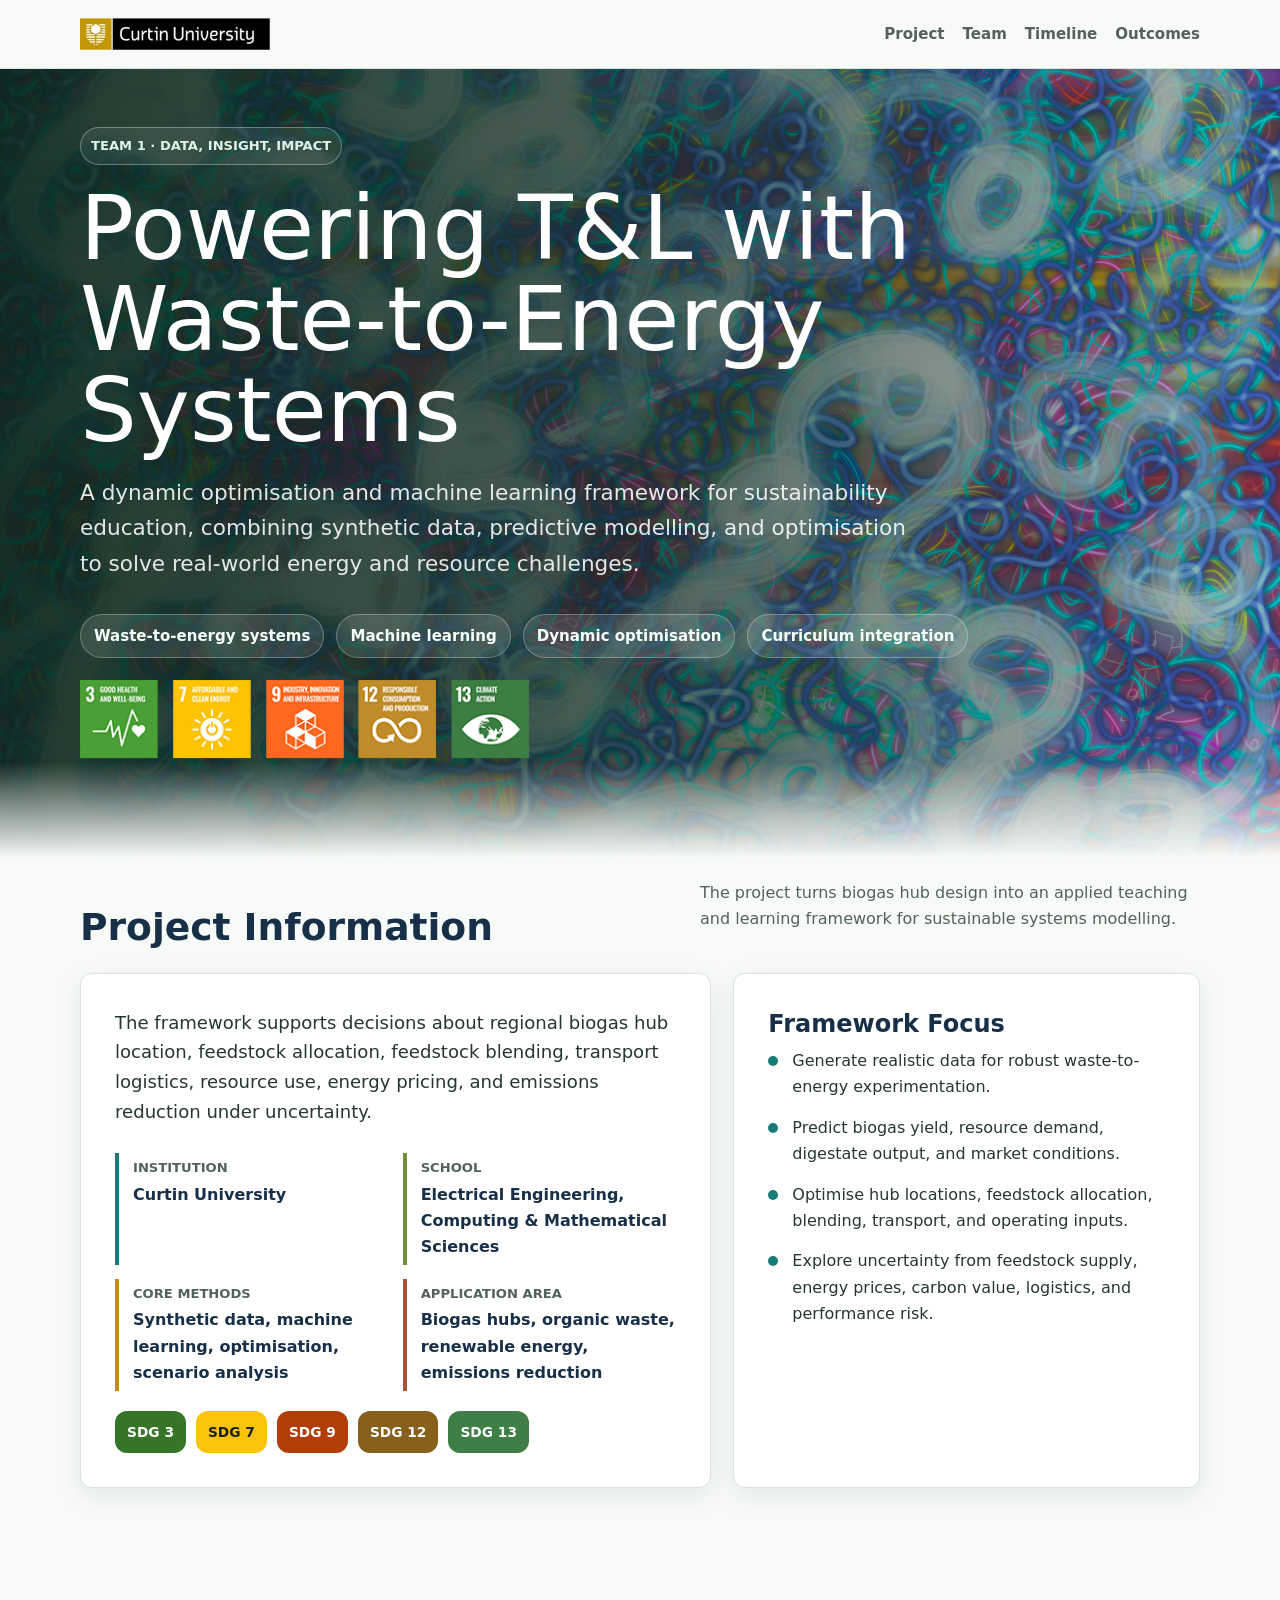
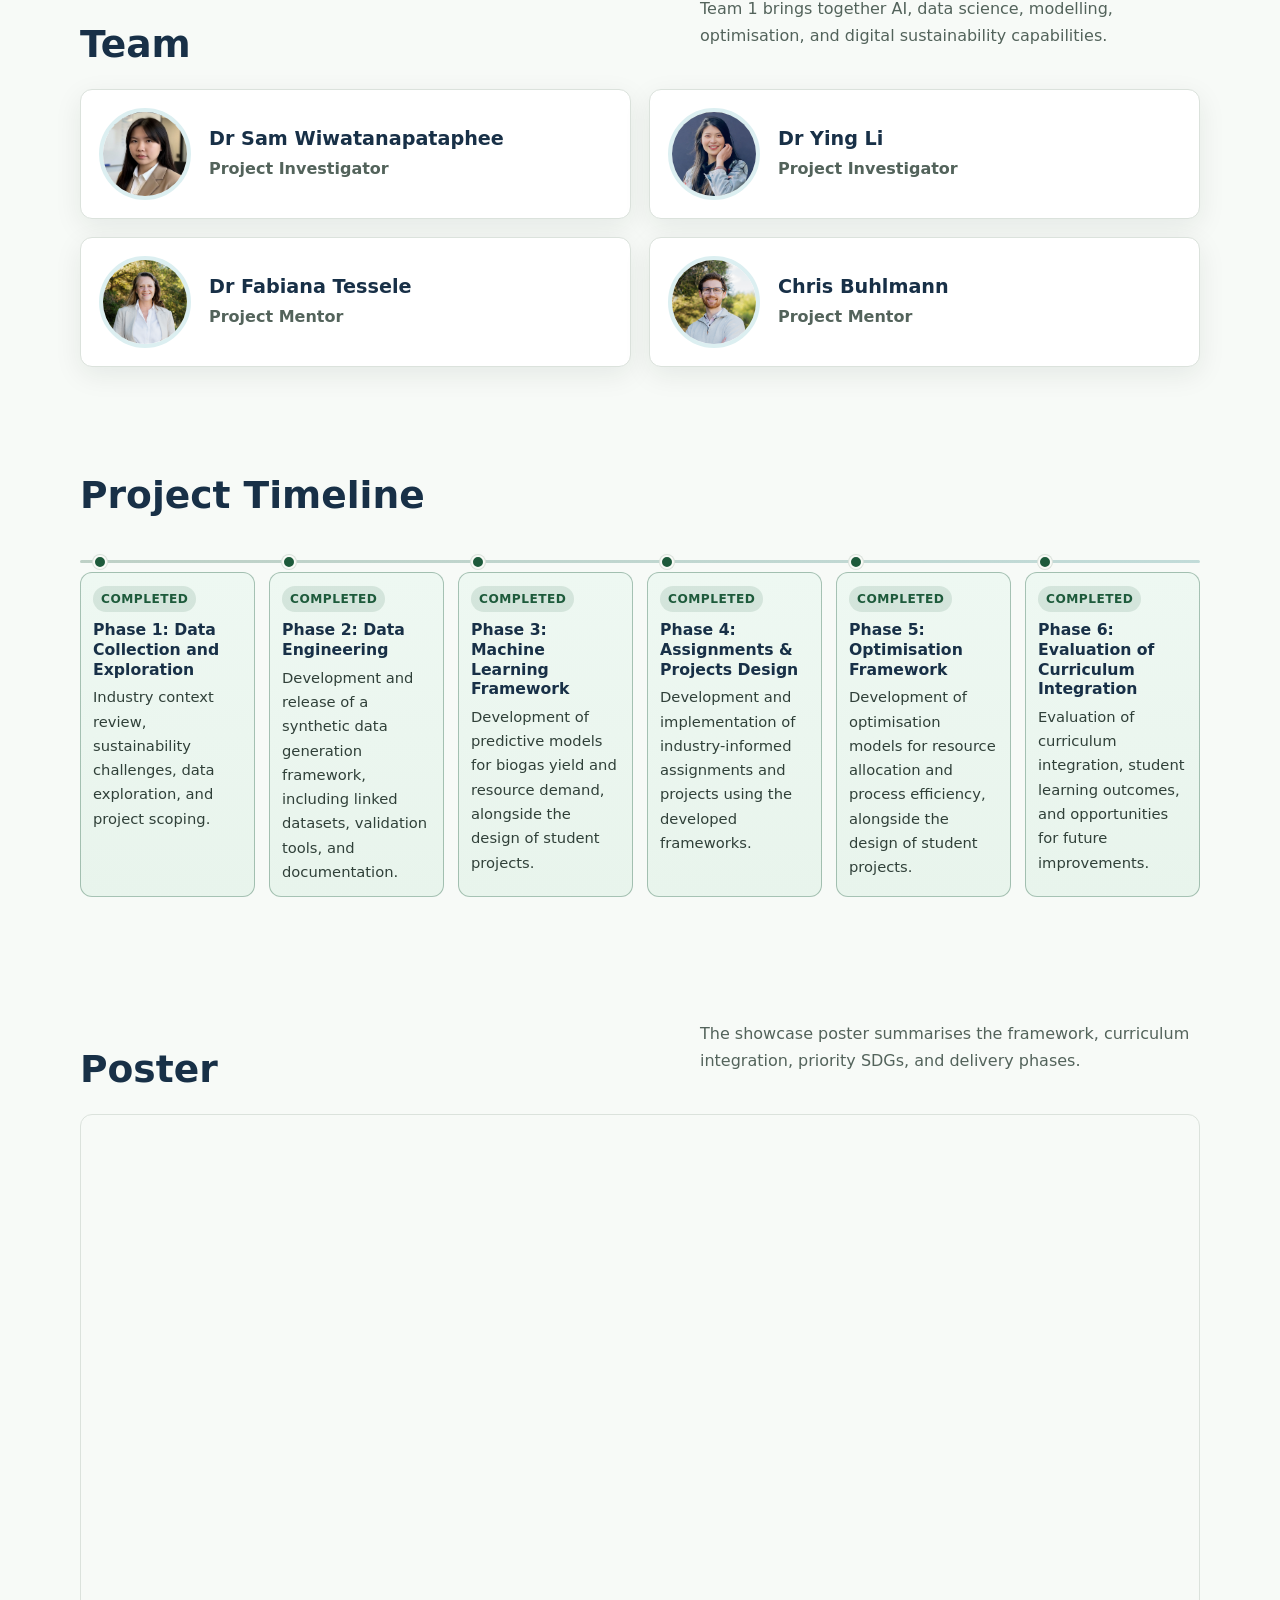
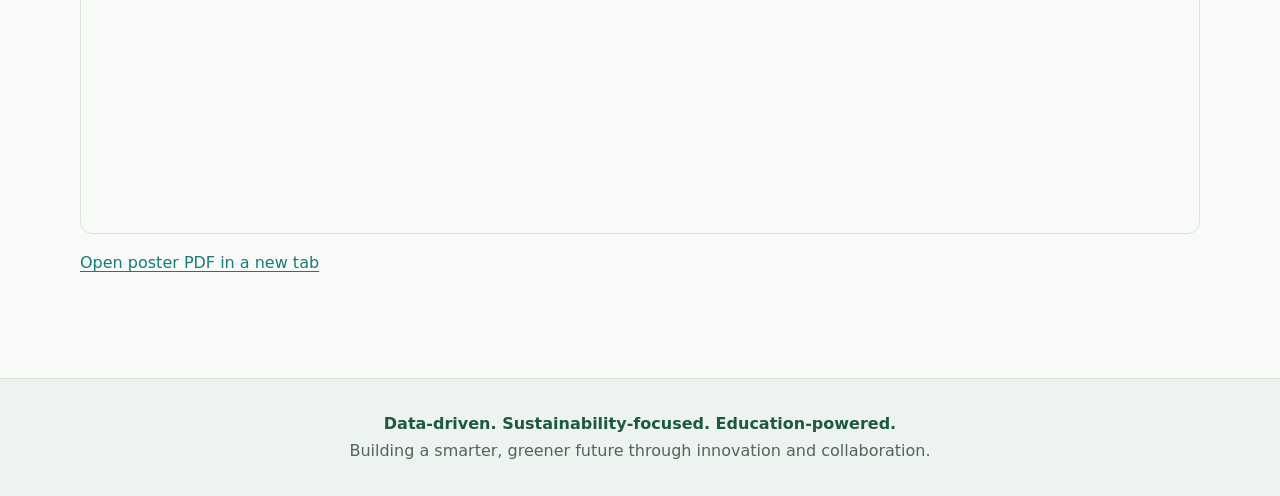
==== commit 70745076: "release complete v3" ====
--- a/index.html
+++ b/index.html
@@ -6,623 +6,15 @@
   <title>Powering T&amp;L with Waste-to-Energy Systems</title>
   <meta name="description" content="A dynamic optimisation and machine learning framework for sustainable waste-to-energy teaching and learning.">
   <link href="https://cdn.jsdelivr.net/npm/bootstrap@5.3.8/dist/css/bootstrap.min.css" rel="stylesheet">
-  <script src="https://cdn.jsdelivr.net/npm/bootstrap@5.3.8/dist/js/bootstrap.bundle.min.js"></script>
-  <style>
-    :root {
-      --ink: #10221b;
-      --muted: #54655d;
-      --line: #d8e2dc;
-      --paper: #f7faf7;
-      --white: #ffffff;
-      --forest: #0f5132;
-      --moss: #6f8f3b;
-      --teal: #0d7f78;
-      --gold: #c58a22;
-      --clay: #a65339;
-      --sky: #dceff1;
-      --shadow: 0 18px 50px rgba(16, 34, 27, 0.14);
-      --radius: 8px;
-    }
-
-    * {
-      box-sizing: border-box;
-    }
-
-    html {
-      scroll-behavior: smooth;
-    }
-
-    body {
-      margin: 0;
-      color: var(--ink);
-      background: var(--paper);
-      font-family: Inter, ui-sans-serif, system-ui, -apple-system, BlinkMacSystemFont, "Segoe UI", sans-serif;
-      line-height: 1.55;
-    }
-
-    img {
-      display: block;
-      max-width: 100%;
-    }
-
-    a {
-      color: inherit;
-      text-decoration: none;
-    }
-
-    .site-header {
-      position: sticky;
-      top: 0;
-      z-index: 20;
-      border-bottom: 1px solid rgba(216, 226, 220, 0.9);
-      background: rgba(247, 250, 247, 0.88);
-      backdrop-filter: blur(16px);
-    }
-
-    .nav {
-      display: flex;
-      align-items: center;
-      justify-content: space-between;
-      gap: 24px;
-      width: min(1120px, calc(100% - 40px));
-      margin: 0 auto;
-      min-height: 68px;
-    }
-
-    .brand-logo {
-      width: clamp(110px, 16vw, 190px);
-      height: auto;
-      max-height: 56px;
-      object-fit: contain;
-      flex: 0 1 auto;
-    }
-
-    .nav-logo-right {
-      width: clamp(380px, 50%, 450px);
-      height: auto;
-      margin-top: 20px;
-      max-height: 180px;
-      object-fit: contain;
-      flex: 0 1 auto;
-    }
-
-    .brand {
-      display: flex;
-      align-items: center;
-      gap: 12px;
-      min-width: 0;
-      font-weight: 800;
-      color: var(--forest);
-    }
-
-    .brand-mark {
-      display: grid;
-      place-items: center;
-      width: 38px;
-      height: 38px;
-      border-radius: var(--radius);
-      color: var(--white);
-      background: linear-gradient(135deg, var(--forest), var(--teal));
-      font-size: 0.8rem;
-      font-weight: 900;
-    }
-
-    .brand span:last-child {
-      overflow-wrap: anywhere;
-    }
-
-    .nav-links {
-      display: flex;
-      align-items: center;
-      gap: 18px;
-      color: var(--muted);
-      font-size: 0.94rem;
-      font-weight: 700;
-    }
-
-    .nav-links a {
-      padding: 8px 0;
-    }
-
-    .nav-links a:hover {
-      color: var(--forest);
-    }
-
-    .hero {
-      position: relative;
-      min-height: 76vh;
-      isolation: isolate;
-      color: var(--white);
-      background-image:
-        linear-gradient(90deg, rgba(10, 36, 24, 0.91) 0%, rgba(10, 36, 24, 0.74) 46%, rgba(10, 36, 24, 0.28) 100%),
-        url("pdf_images/image2.png");
-      background-position: center;
-      background-size: cover;
-    }
-
-    .hero::after {
-      content: "";
-      position: absolute;
-      inset: auto 0 0 0;
-      height: 96px;
-      background: linear-gradient(180deg, rgba(247, 250, 247, 0), var(--paper));
-      z-index: -1;
-    }
-
-    .hero-inner {
-      display: grid;
-      align-items: center;
-      width: min(1120px, calc(100% - 40px));
-      min-height: 76vh;
-      margin: 0 auto;
-      padding: 58px 0 96px;
-    }
-
-    .eyebrow {
-      width: fit-content;
-      margin: 0 0 18px;
-      padding: 7px 10px;
-      border: 1px solid rgba(255, 255, 255, 0.32);
-      border-radius: 999px;
-      color: #dff3e9;
-      background: rgba(255, 255, 255, 0.08);
-      font-size: 0.82rem;
-      font-weight: 800;
-      text-transform: uppercase;
-    }
-
-    h1,
-    h2,
-    h3,
-    p {
-      margin-top: 0;
-    }
-
-    h1 {
-      max-width: 900px;
-      margin-bottom: 18px;
-      font-size: clamp(2.45rem, 7vw, 5.65rem);
-      line-height: 1.02;
-      letter-spacing: 0;
-    }
-
-    .subtitle {
-      max-width: 840px;
-      margin-bottom: 32px;
-      color: rgba(255, 255, 255, 0.88);
-      font-size: clamp(1.05rem, 2vw, 1.35rem);
-    }
-
-    .hero-meta {
-      display: flex;
-      flex-wrap: wrap;
-      gap: 12px;
-      max-width: 900px;
-    }
-
-    .hero-meta span {
-      border: 1px solid rgba(255, 255, 255, 0.28);
-      border-radius: 999px;
-      padding: 9px 13px;
-      background: rgba(255, 255, 255, 0.11);
-      color: #f4fff9;
-      font-size: 0.94rem;
-      font-weight: 700;
-    }
-
-    main {
-      margin-top: -32px;
-      position: relative;
-      z-index: 5;
-    }
-
-    main section {
-      width: min(1120px, calc(100% - 40px));
-      margin: 0 auto;
-      padding: 54px 0;
-      scroll-margin-top: 94px;
-    }
-
-    .section-heading {
-      display: flex;
-      align-items: end;
-      justify-content: space-between;
-      gap: 24px;
-      margin-bottom: 24px;
-    }
-
-    .section-heading h2 {
-      margin-bottom: 0;
-      font-size: clamp(1.65rem, 3vw, 2.35rem);
-      line-height: 1.1;
-      letter-spacing: 0;
-    }
-
-    .section-kicker {
-      max-width: 500px;
-      color: var(--muted);
-      font-size: 1rem;
-    }
-
-    .overview-grid {
-      display: grid;
-      grid-template-columns: 1.15fr 0.85fr;
-      gap: 22px;
-      align-items: stretch;
-    }
-
-    .panel,
-    .member-card,
-    .outcome-card,
-    .timeline-item {
-      border: 1px solid var(--line);
-      border-radius: var(--radius);
-      background: var(--white);
-      box-shadow: var(--shadow);
-    }
-
-    .panel {
-      padding: clamp(22px, 4vw, 34px);
-    }
-
-    .lead {
-      margin-bottom: 26px;
-      font-size: 1.13rem;
-      color: #26372f;
-    }
-
-    .fact-grid {
-      display: grid;
-      grid-template-columns: repeat(2, minmax(0, 1fr));
-      gap: 14px;
-    }
-
-    .fact {
-      border-left: 4px solid var(--teal);
-      padding: 4px 0 4px 14px;
-    }
-
-    .fact:nth-child(2) {
-      border-color: var(--moss);
-    }
-
-    .fact:nth-child(3) {
-      border-color: var(--gold);
-    }
-
-    .fact:nth-child(4) {
-      border-color: var(--clay);
-    }
-
-    .fact dt {
-      margin-bottom: 3px;
-      color: var(--muted);
-      font-size: 0.82rem;
-      font-weight: 800;
-      text-transform: uppercase;
-    }
-
-    .fact dd {
-      margin: 0;
-      font-weight: 750;
-    }
-
-    .focus-list {
-      display: grid;
-      gap: 14px;
-      margin: 0;
-      padding: 0;
-      list-style: none;
-    }
-
-    .focus-list li {
-      display: grid;
-      grid-template-columns: 12px 1fr;
-      gap: 12px;
-      align-items: start;
-      color: #26372f;
-    }
-
-    .focus-list li::before {
-      content: "";
-      width: 10px;
-      height: 10px;
-      margin-top: 8px;
-      border-radius: 50%;
-      background: var(--teal);
-    }
-
-    .member-grid {
-      display: grid;
-      grid-template-columns: repeat(2, minmax(0, 1fr));
-      gap: 18px;
-    }
-
-    .member-card {
-      display: grid;
-      grid-template-columns: 92px 1fr;
-      gap: 18px;
-      align-items: center;
-      padding: 18px;
-    }
-
-    .member-card img {
-      width: 92px;
-      height: 92px;
-      border-radius: 50%;
-      object-fit: cover;
-      border: 4px solid var(--sky);
-    }
-
-    .member-card h3 {
-      margin-bottom: 4px;
-      font-size: 1.2rem;
-    }
-
-    .member-card p {
-      margin-bottom: 0;
-      color: var(--muted);
-      font-weight: 700;
-    }
-
-    .date {
-      color: var(--forest);
-      font-weight: 900;
-      white-space: nowrap;
-    }
-
-    .sdg-strip {
-      display: flex;
-      flex-wrap: wrap;
-      gap: 10px;
-      margin-top: 20px;
-    }
-
-    .sdg-strip span {
-      border-radius: var(--radius);
-      padding: 10px 12px;
-      color: var(--white);
-      font-weight: 900;
-      font-size: 0.86rem;
-    }
-
-    .sdg-strip span:nth-child(1) {
-      background: #4c9f38;
-    }
-
-    .sdg-strip span:nth-child(2) {
-      background: #fcc30b;
-      color: #1c221f;
-    }
-
-    .sdg-strip span:nth-child(3) {
-      background: #fd6925;
-    }
-
-    .sdg-strip span:nth-child(4) {
-      background: #bf8b2e;
-    }
-
-    .sdg-strip span:nth-child(5) {
-      background: #3f7e44;
-    }
-
-    .poster {
-      overflow: hidden;
-      border: 1px solid var(--line);
-      border-radius: var(--radius);
-      background: var(--white);
-      box-shadow: var(--shadow);
-    }
-
-    .poster img {
-      width: 100%;
-      height: auto;
-    }
-
-    footer {
-      margin-top: 30px;
-      padding: 30px 20px;
-      color: var(--muted);
-      text-align: center;
-      background: #edf4ef;
-      border-top: 1px solid var(--line);
-    }
-
-    footer strong {
-      color: var(--forest);
-    }
-
-    #timeline .timeline-wrap {
-      position: relative;
-      overflow-x: auto;
-      padding: 10px 0 16px;
-    }
-
-    #timeline .timeline {
-      position: relative;
-      min-width: 980px;
-      display: grid;
-      grid-template-columns: repeat(6, minmax(0, 1fr));
-      gap: 14px;
-      padding-top: 22px;
-    }
-
-    #timeline .timeline::before {
-      content: "";
-      position: absolute;
-      left: 0;
-      right: 0;
-      top: 10px;
-      height: 3px;
-      background: linear-gradient(90deg, rgba(29, 90, 59, 0.26), rgba(25, 122, 120, 0.24));
-      border-radius: 999px;
-    }
-
-    #timeline .phase {
-      position: relative;
-      border: 1px solid var(--line);
-      border-radius: 12px;
-      padding: 12px;
-      background: #fbfdf9;
-      min-height: 170px;
-    }
-
-    #timeline .phase::before {
-      content: "";
-      position: absolute;
-      top: -18px;
-      left: 12px;
-      width: 14px;
-      height: 14px;
-      border-radius: 50%;
-      background: #b8c8bf;
-      border: 2px solid #f8faf6;
-      box-shadow: 0 0 0 1px var(--line);
-    }
-
-    #timeline .phase.done {
-      border-color: rgba(29, 90, 59, 0.34);
-      background: linear-gradient(180deg, #eef8f2, #e8f4ec);
-    }
-
-    #timeline .phase.done::before {
-      background: var(--forest);
-    }
-
-    #timeline .phase.current {
-      border-color: rgba(215, 182, 105, 0.68);
-      background: linear-gradient(180deg, #fff8ea, #fff2d9);
-    }
-
-    #timeline .phase.current::before {
-      background: var(--gold);
-    }
-
-    #timeline .pill {
-      display: inline-block;
-      margin-bottom: 8px;
-      border-radius: 999px;
-      padding: 3px 8px;
-      font-size: 0.76rem;
-      font-weight: 800;
-      text-transform: uppercase;
-      letter-spacing: 0.04em;
-    }
-
-    #timeline .pill.done {
-      background: rgba(29, 90, 59, 0.12);
-      color: var(--forest);
-    }
-
-    #timeline .pill.next {
-      background: rgba(215, 182, 105, 0.22);
-      color: #7b5d1d;
-    }
-
-    #timeline .phase h3 {
-      margin-bottom: 6px;
-      font-size: 0.98rem;
-      line-height: 1.25;
-    }
-
-    #timeline .phase p {
-      margin-bottom: 0;
-      color: #304039;
-      font-size: 0.92rem;
-    }
-
-    #timeline .accordion-body {
-      overflow-x: auto;
-    }
-
-    #timeline .accordion {
-      --bs-accordion-active-color: #000000;
-      --bs-accordion-active-bg: rgba(29, 90, 59, 0.12);
-      --bs-accordion-btn-focus-box-shadow: none;
-    }
-
-    @media (max-width: 860px) {
-      .nav {
-        align-items: flex-start;
-        flex-direction: column;
-        justify-content: center;
-        min-height: 92px;
-        gap: 6px;
-      }
-
-      .nav-links {
-        width: 100%;
-        overflow-x: auto;
-        padding-bottom: 4px;
-      }
-
-      .hero,
-      .hero-inner {
-        min-height: 72vh;
-      }
-
-      .section-heading {
-        align-items: start;
-        flex-direction: column;
-      }
-
-      .overview-grid,
-      .outcomes-grid {
-        grid-template-columns: 1fr;
-      }
-    }
-
-    @media (max-width: 620px) {
-      .nav,
-      main section,
-      .hero-inner {
-        width: min(100% - 28px, 1120px);
-      }
-
-      .hero {
-        background-position: 64% center;
-      }
-
-      .hero-inner {
-        padding-top: 42px;
-        padding-bottom: 78px;
-      }
-
-      .hero-meta span {
-        width: 100%;
-      }
-
-      main {
-        margin-top: -22px;
-      }
-
-      main section {
-        padding: 40px 0;
-      }
-
-      .fact-grid,
-      .member-grid {
-        grid-template-columns: 1fr;
-      }
-
-      .member-card {
-        grid-template-columns: 74px 1fr;
-      }
-
-      .member-card img {
-        width: 74px;
-        height: 74px;
-      }
-
-    }
-  </style>
+  <link rel="stylesheet" href="assets/css/site.css">
+  <link rel="stylesheet" href="assets/css/index.css">
 </head>
-<body>
+<body class="index-page">
+  <a class="skip-link" href="#main-content">Skip to main content</a>
   <header class="site-header">
     <nav class="nav" aria-label="Primary navigation">
       <a class="brand" href="#top" aria-label="The Green Algorithms home">
-        <img class="brand-logo" src="pdf_images/curtin-logo.jpg" alt="curtin logo">
+        <img class="brand-logo" src="pdf_images/curtin-logo.jpg" alt="Curtin University" width="602" height="101">
         <!-- <span class="brand-mark">T1</span> -->
         <!-- <span>The Green Algorithms</span> -->
       </a>
@@ -648,12 +40,12 @@
           <span>Dynamic optimisation</span>
           <span>Curriculum integration</span>
         </div>
-            <img class="nav-logo-right" src="pdf_images/sdgs_priority.png" alt="sdgs">
+            <img class="nav-logo-right" src="pdf_images/sdgs_priority.png" alt="Priority United Nations Sustainable Development Goals" width="464" height="86">
       </div>
     </div>
   </section>
 
-  <main>
+  <main id="main-content" tabindex="-1">
     <section id="overview" aria-labelledby="overview-title">
       <div class="section-heading">
         <h2 id="overview-title">Project Information</h2>
@@ -710,28 +102,28 @@
 
       <div class="member-grid">
         <article class="member-card">
-          <img src="pdf_images/Image5.jpg" alt="Portrait of Sam Wi">
+          <img src="pdf_images/Image5.jpg" alt="Portrait of Sam Wi" width="952" height="934" loading="lazy">
           <div>
             <h3>Dr Sam Wiwatanapataphee</h3>
             <p>Project Investigator</p>
           </div>
         </article>
         <article class="member-card">
-          <img src="pdf_images/Image6.jpg" alt="Portrait of Ying Li">
+          <img src="pdf_images/Image6.jpg" alt="Portrait of Ying Li" width="952" height="934" loading="lazy">
           <div>
             <h3>Dr Ying Li</h3>
             <p>Project Investigator</p>
           </div>
         </article>
         <article class="member-card">
-          <img src="pdf_images/fabiana-tessele-profile.png" alt="Portrait of Dr Fabiana Tessele">
+          <img src="pdf_images/fabiana-tessele-profile.png" alt="Portrait of Dr Fabiana Tessele" width="1080" height="1080" loading="lazy">
           <div>
             <h3>Dr Fabiana Tessele</h3>
             <p>Project Mentor</p>
           </div>
         </article>
         <article class="member-card">
-          <img src="pdf_images/chris-buhlmann-profile.png" alt="Portrait of Chris Buhlmann">
+          <img src="pdf_images/chris-buhlmann-profile.png" alt="Portrait of Chris Buhlmann" width="1080" height="1080" loading="lazy">
           <div>
             <h3>Chris Buhlmann</h3>
             <p>Project Mentor</p>
@@ -746,7 +138,7 @@
         <p class="section-kicker"></p>
       </div>
 
-      <div class="timeline-wrap" aria-label="Horizontal timeline container">
+      <div class="timeline-wrap" role="region" tabindex="0" aria-label="Project timeline (scroll horizontally)">
         <div class="timeline">
           <article class="phase done">
             <span class="pill done">Completed</span>
@@ -789,8 +181,8 @@
         <p class="section-kicker">The showcase poster summarises the framework, curriculum integration, priority SDGs, and delivery phases.</p>
       </div>
       <iframe src="pdf_images/poster.pdf" 
-        width="100%" height="900px" style="border:none;"></iframe>
-      <!-- <a href="pdf_images/poster.pdf" target="_blank">Download PDF</a> -->
+        class="poster-frame" title="Project showcase poster" loading="lazy"></iframe>
+      <p><a class="resource-link" href="pdf_images/poster.pdf" target="_blank" rel="noopener noreferrer">Open poster PDF in a new tab</a></p>
     </section>
   </main>
 
--- a/assets/css/site.css
+++ b/assets/css/site.css
@@ -0,0 +1,62 @@
+/* Shared design system. Breakpoints: 620px (phone), 900px (tablet),
+   1100px (compact desktop). Native media queries cannot use var(). */
+:root {
+  --forest: #1d5a3b;
+  --teal: #197a78;
+  --blue: #087b9b;
+  --ink: #183047;
+  --muted: #53635b;
+  --line: #dbe2dc;
+  --bg: #f7faf7;
+  --paper: #fff;
+  --white: #fff;
+  --surface-muted: #f8fafc;
+  --moss: #6f8f3b;
+  --gold: #c58a22;
+  --sand: #d7b669;
+  --clay: #a65339;
+  --sky: #dceff1;
+  --font-body: Inter, ui-sans-serif, system-ui, -apple-system, BlinkMacSystemFont, "Segoe UI", sans-serif;
+  --space-1: 0.25rem;
+  --space-2: 0.5rem;
+  --space-3: 0.75rem;
+  --space-4: 1rem;
+  --space-6: 1.5rem;
+  --space-8: 2rem;
+  --space-12: 3rem;
+  --radius: 0.75rem;
+  --shadow: 0 8px 28px rgba(15, 33, 25, 0.08);
+  --container-width: 1120px;
+  --gutter: clamp(0.75rem, 2.5vw, 1.5rem);
+  --section-padding: clamp(1rem, 3vw, 2rem);
+  --ml-text: var(--ink);
+  --ml-muted: var(--muted);
+  --ml-border: var(--line);
+  --ml-accent: #087480;
+  --hero-glow: radial-gradient(circle at 75% 18%, rgba(25, 122, 120, 0.26), transparent 42%), radial-gradient(circle at 14% 88%, rgba(176, 81, 44, 0.18), transparent 44%);
+}
+* { box-sizing: border-box; }
+html { scroll-behavior: smooth; scroll-padding-top: 8rem; }
+body { margin: 0; font-family: var(--font-body); color: var(--ink); background: var(--bg); line-height: 1.65; overflow-wrap: anywhere; }
+h1, h2, h3, h4, p { margin-top: 0; }
+h2 { font-size: clamp(1.5rem, 3vw, 2.1rem); line-height: 1.2; font-weight: 700; }
+h3 { font-size: clamp(1.15rem, 2vw, 1.5rem); line-height: 1.35; font-weight: 700; }
+h4 { font-size: 1.0625rem; line-height: 1.4; font-weight: 700; }
+p { margin-bottom: var(--space-4); }
+a { color: inherit; text-decoration: none; }
+button, summary { font: inherit; touch-action: manipulation; }
+button, summary, .nav-links a, .top-links a, .mobile-phase-nav-panel a { min-height: 44px; }
+img { max-width: 100%; height: auto; }
+:focus-visible { outline: 3px solid var(--blue); outline-offset: 4px; }
+main:focus { outline: none; }
+section, [id] { scroll-margin-top: 1rem; }
+.skip-link { position: fixed; left: 1rem; top: 1rem; z-index: 100; padding: 0.75rem 1rem; background: white; color: var(--forest); border: 2px solid currentColor; border-radius: var(--radius); transform: translateY(-200%); }
+.skip-link:focus { transform: translateY(0); }
+.resource-link { color: var(--teal); text-decoration: underline; text-underline-offset: 0.2em; }
+footer { margin-top: var(--space-8); padding: var(--space-8) var(--gutter); color: var(--muted); text-align: center; background: #edf4ef; border-top: 1px solid var(--line); }
+footer strong { color: var(--forest); }
+/* Reduced motion includes section entrances, progress fills and hover effects. */
+@media (prefers-reduced-motion: reduce) {
+  html { scroll-behavior: auto; }
+  *, *::before, *::after { animation: none !important; transition: none !important; scroll-behavior: auto !important; }
+}
--- a/assets/css/index.css
+++ b/assets/css/index.css
@@ -0,0 +1,549 @@
+html {
+  scroll-behavior: smooth;
+}
+
+img {
+  display: block;
+  max-width: 100%;
+}
+
+.site-header {
+  position: sticky;
+  top: 0;
+  z-index: 20;
+  border-bottom: 1px solid rgba(216, 226, 220, 0.9);
+  background: rgba(247, 250, 247, 0.88);
+  backdrop-filter: blur(16px);
+}
+
+.nav {
+  display: flex;
+  align-items: center;
+  justify-content: space-between;
+  gap: var(--space-6);
+  width: min(var(--container-width), calc(100% - 40px));
+  margin: 0 auto;
+  min-height: 68px;
+}
+
+.brand-logo {
+  width: clamp(110px, 16vw, 190px);
+  height: auto;
+  max-height: 56px;
+  object-fit: contain;
+  flex: 0 1 auto;
+}
+
+.nav-logo-right {
+  width: min(100%, 450px);
+  height: auto;
+  margin-top: 20px;
+  max-height: 180px;
+  object-fit: contain;
+  flex: 0 1 auto;
+}
+
+.brand {
+  display: flex;
+  align-items: center;
+  gap: 12px;
+  min-width: 0;
+  font-weight: 800;
+  color: var(--forest);
+}
+
+.nav-links {
+  display: flex;
+  align-items: center;
+  gap: 18px;
+  color: var(--muted);
+  font-size: 0.94rem;
+  font-weight: 700;
+}
+
+.nav-links a {
+  padding: 8px 0;
+}
+
+.nav-links a:hover {
+  color: var(--forest);
+}
+
+.hero {
+  position: relative;
+  min-height: 76vh;
+  isolation: isolate;
+  color: var(--white);
+  background-image: linear-gradient(90deg, rgba(10, 36, 24, 0.91) 0%, rgba(10, 36, 24, 0.74) 46%, rgba(10, 36, 24, 0.28) 100%),
+    url("../../pdf_images/image2.png");
+  background-position: center;
+  background-size: cover;
+}
+
+.hero::after {
+  content: "";
+  position: absolute;
+  inset: auto 0 0 0;
+  height: 96px;
+  background: linear-gradient(180deg, rgba(247, 250, 247, 0), var(--bg));
+  z-index: -1;
+}
+
+.hero-inner {
+  display: grid;
+  align-items: center;
+  width: min(var(--container-width), calc(100% - 40px));
+  min-height: 76vh;
+  margin: 0 auto;
+  padding: 58px 0 96px;
+}
+
+.eyebrow {
+  width: fit-content;
+  margin: 0 0 18px;
+  padding: 7px 10px;
+  border: 1px solid rgba(255, 255, 255, 0.32);
+  border-radius: 999px;
+  color: #dff3e9;
+  background: rgba(255, 255, 255, 0.08);
+  font-size: 0.82rem;
+  font-weight: 800;
+  text-transform: uppercase;
+}
+
+h1 {
+  max-width: 900px;
+  margin-bottom: 18px;
+  font-size: clamp(2.45rem, 7vw, 5.65rem);
+  line-height: 1.02;
+  letter-spacing: 0;
+}
+
+.subtitle {
+  max-width: 840px;
+  margin-bottom: 32px;
+  color: rgba(255, 255, 255, 0.88);
+  font-size: clamp(1.05rem, 2vw, 1.35rem);
+}
+
+.hero-meta {
+  display: flex;
+  flex-wrap: wrap;
+  gap: 12px;
+  max-width: 900px;
+}
+
+.hero-meta span {
+  border: 1px solid rgba(255, 255, 255, 0.28);
+  border-radius: 999px;
+  padding: 9px 13px;
+  background: rgba(255, 255, 255, 0.11);
+  color: #f4fff9;
+  font-size: 0.94rem;
+  font-weight: 700;
+}
+
+main {
+  margin-top: -32px;
+  position: relative;
+  z-index: 5;
+}
+
+main section {
+  width: min(var(--container-width), calc(100% - 40px));
+  margin: 0 auto;
+  padding: 54px 0;
+  scroll-margin-top: 94px;
+}
+
+.section-heading {
+  display: flex;
+  align-items: end;
+  justify-content: space-between;
+  gap: var(--space-6);
+  margin-bottom: 24px;
+}
+
+.section-heading h2 {
+  margin-bottom: 0;
+  font-size: clamp(1.65rem, 3vw, 2.35rem);
+  line-height: 1.1;
+  letter-spacing: 0;
+}
+
+.section-kicker {
+  max-width: 500px;
+  color: var(--muted);
+  font-size: 1rem;
+}
+
+.overview-grid {
+  display: grid;
+  grid-template-columns: 1.15fr 0.85fr;
+  gap: 22px;
+  align-items: stretch;
+}
+
+.panel,
+.member-card,
+.outcome-card,
+.timeline-item {
+  border: 1px solid var(--line);
+  border-radius: var(--radius);
+  background: var(--white);
+  box-shadow: var(--shadow);
+}
+
+.panel {
+  padding: clamp(22px, 4vw, 34px);
+}
+
+.lead {
+  margin-bottom: 26px;
+  font-size: 1.13rem;
+  color: #26372f;
+}
+
+.fact-grid {
+  display: grid;
+  grid-template-columns: repeat(2, minmax(0, 1fr));
+  gap: 14px;
+}
+
+.fact {
+  border-left: 4px solid var(--teal);
+  padding: 4px 0 4px 14px;
+}
+
+.fact:nth-child(2) {
+  border-color: var(--moss);
+}
+
+.fact:nth-child(3) {
+  border-color: var(--gold);
+}
+
+.fact:nth-child(4) {
+  border-color: var(--clay);
+}
+
+.fact dt {
+  margin-bottom: 3px;
+  color: var(--muted);
+  font-size: 0.82rem;
+  font-weight: 800;
+  text-transform: uppercase;
+}
+
+.fact dd {
+  margin: 0;
+  font-weight: 750;
+}
+
+.focus-list {
+  display: grid;
+  gap: 14px;
+  margin: 0;
+  padding: 0;
+  list-style: none;
+}
+
+.focus-list li {
+  display: grid;
+  grid-template-columns: 12px 1fr;
+  gap: 12px;
+  align-items: start;
+  color: #26372f;
+}
+
+.focus-list li::before {
+  content: "";
+  width: 10px;
+  height: 10px;
+  margin-top: 8px;
+  border-radius: 50%;
+  background: var(--teal);
+}
+
+.member-grid {
+  display: grid;
+  grid-template-columns: repeat(2, minmax(0, 1fr));
+  gap: 18px;
+}
+
+.member-card {
+  display: grid;
+  grid-template-columns: 92px 1fr;
+  gap: 18px;
+  align-items: center;
+  padding: 18px;
+}
+
+.member-card img {
+  width: 92px;
+  height: 92px;
+  border-radius: 50%;
+  object-fit: cover;
+  border: 4px solid var(--sky);
+}
+
+.member-card h3 {
+  margin-bottom: 4px;
+  font-size: 1.2rem;
+}
+
+.member-card p {
+  margin-bottom: 0;
+  color: var(--muted);
+  font-weight: 700;
+}
+
+.sdg-strip {
+  display: flex;
+  flex-wrap: wrap;
+  gap: 10px;
+  margin-top: 20px;
+}
+
+.sdg-strip span {
+  border-radius: var(--radius);
+  padding: 10px 12px;
+  color: var(--white);
+  font-weight: 900;
+  font-size: 0.86rem;
+}
+
+.sdg-strip span:nth-child(1) {
+  background: #357528;
+}
+
+.sdg-strip span:nth-child(2) {
+  background: #fcc30b;
+  color: #1c221f;
+}
+
+.sdg-strip span:nth-child(3) {
+  background: #b13d08;
+}
+
+.sdg-strip span:nth-child(4) {
+  background: #87601c;
+}
+
+.sdg-strip span:nth-child(5) {
+  background: #3f7e44;
+}
+
+#timeline .timeline-wrap {
+  position: relative;
+  overflow-x: auto;
+  padding: 10px 0 16px;
+}
+
+#timeline .timeline {
+  position: relative;
+  min-width: 980px;
+  display: grid;
+  grid-template-columns: repeat(6, minmax(0, 1fr));
+  gap: 14px;
+  padding-top: 22px;
+}
+
+#timeline .timeline::before {
+  content: "";
+  position: absolute;
+  left: 0;
+  right: 0;
+  top: 10px;
+  height: 3px;
+  background: linear-gradient(90deg, rgba(29, 90, 59, 0.26), rgba(25, 122, 120, 0.24));
+  border-radius: 999px;
+}
+
+#timeline .phase {
+  position: relative;
+  border: 1px solid var(--line);
+  border-radius: var(--radius);
+  padding: 12px;
+  background: #fbfdf9;
+  min-height: 170px;
+}
+
+#timeline .phase::before {
+  content: "";
+  position: absolute;
+  top: -18px;
+  left: 12px;
+  width: 14px;
+  height: 14px;
+  border-radius: 50%;
+  background: #b8c8bf;
+  border: 2px solid #f8faf6;
+  box-shadow: 0 0 0 1px var(--line);
+}
+
+#timeline .phase.done {
+  border-color: rgba(29, 90, 59, 0.34);
+  background: linear-gradient(180deg, #eef8f2, #e8f4ec);
+}
+
+#timeline .phase.done::before {
+  background: var(--forest);
+}
+
+#timeline .phase.current {
+  border-color: rgba(215, 182, 105, 0.68);
+  background: linear-gradient(180deg, #fff8ea, #fff2d9);
+}
+
+#timeline .phase.current::before {
+  background: var(--gold);
+}
+
+#timeline .pill {
+  display: inline-block;
+  margin-bottom: 8px;
+  border-radius: 999px;
+  padding: 3px 8px;
+  font-size: 0.76rem;
+  font-weight: 800;
+  text-transform: uppercase;
+  letter-spacing: 0.04em;
+}
+
+#timeline .pill.done {
+  background: rgba(29, 90, 59, 0.12);
+  color: var(--forest);
+}
+
+#timeline .pill.next {
+  background: rgba(215, 182, 105, 0.22);
+  color: #7b5d1d;
+}
+
+#timeline .phase h3 {
+  margin-bottom: 6px;
+  font-size: 0.98rem;
+  line-height: 1.25;
+}
+
+#timeline .phase p {
+  margin-bottom: 0;
+  color: #304039;
+  font-size: 0.92rem;
+}
+
+@media (max-width: 860px) {
+  .nav {
+    align-items: flex-start;
+    flex-direction: column;
+    justify-content: center;
+    min-height: 92px;
+    gap: 6px;
+  }
+
+  .nav-links {
+    width: 100%;
+    overflow-x: auto;
+    padding-bottom: 4px;
+  }
+
+  .hero,
+.hero-inner {
+    min-height: 72vh;
+  }
+
+  .section-heading {
+    align-items: start;
+    flex-direction: column;
+  }
+
+  .overview-grid,
+.outcomes-grid {
+    grid-template-columns: 1fr;
+  }
+}
+
+@media (max-width: 620px) {
+  .nav,
+main section,
+.hero-inner {
+    width: min(100% - 28px, var(--container-width));
+  }
+
+  .hero {
+    background-position: 64% center;
+  }
+
+  .hero-inner {
+    padding-top: 42px;
+    padding-bottom: 78px;
+  }
+
+  .hero-meta span {
+    width: 100%;
+  }
+
+  main {
+    margin-top: -22px;
+  }
+
+  main section {
+    padding: 40px 0;
+  }
+
+  .fact-grid,
+.member-grid {
+    grid-template-columns: 1fr;
+  }
+
+  .member-card {
+    grid-template-columns: 74px 1fr;
+  }
+
+  .member-card img {
+    width: 74px;
+    height: 74px;
+  }
+}
+
+/* Shared sizing and accessible embedded resources. */
+
+.nav,
+.hero-inner,
+main section {
+  width: min(var(--container-width), calc(100% - 2 * var(--gutter)));
+}
+
+.nav-links a {
+  display: inline-flex;
+  align-items: center;
+}
+
+.member-card > div {
+  min-width: 0;
+}
+
+.poster-frame {
+  display: block;
+  width: 100%;
+  height: min(900px, 80vh);
+  border: 1px solid var(--line);
+  border-radius: var(--radius);
+  margin-bottom: var(--space-4);
+}
+
+@media (max-width: 620px) {
+  .member-card {
+    gap: var(--space-3);
+    padding: var(--space-3);
+  }
+
+  .member-card h3 {
+    font-size: 1.0625rem;
+  }
+
+  .nav-links {
+    gap: var(--space-4);
+  }
+}
